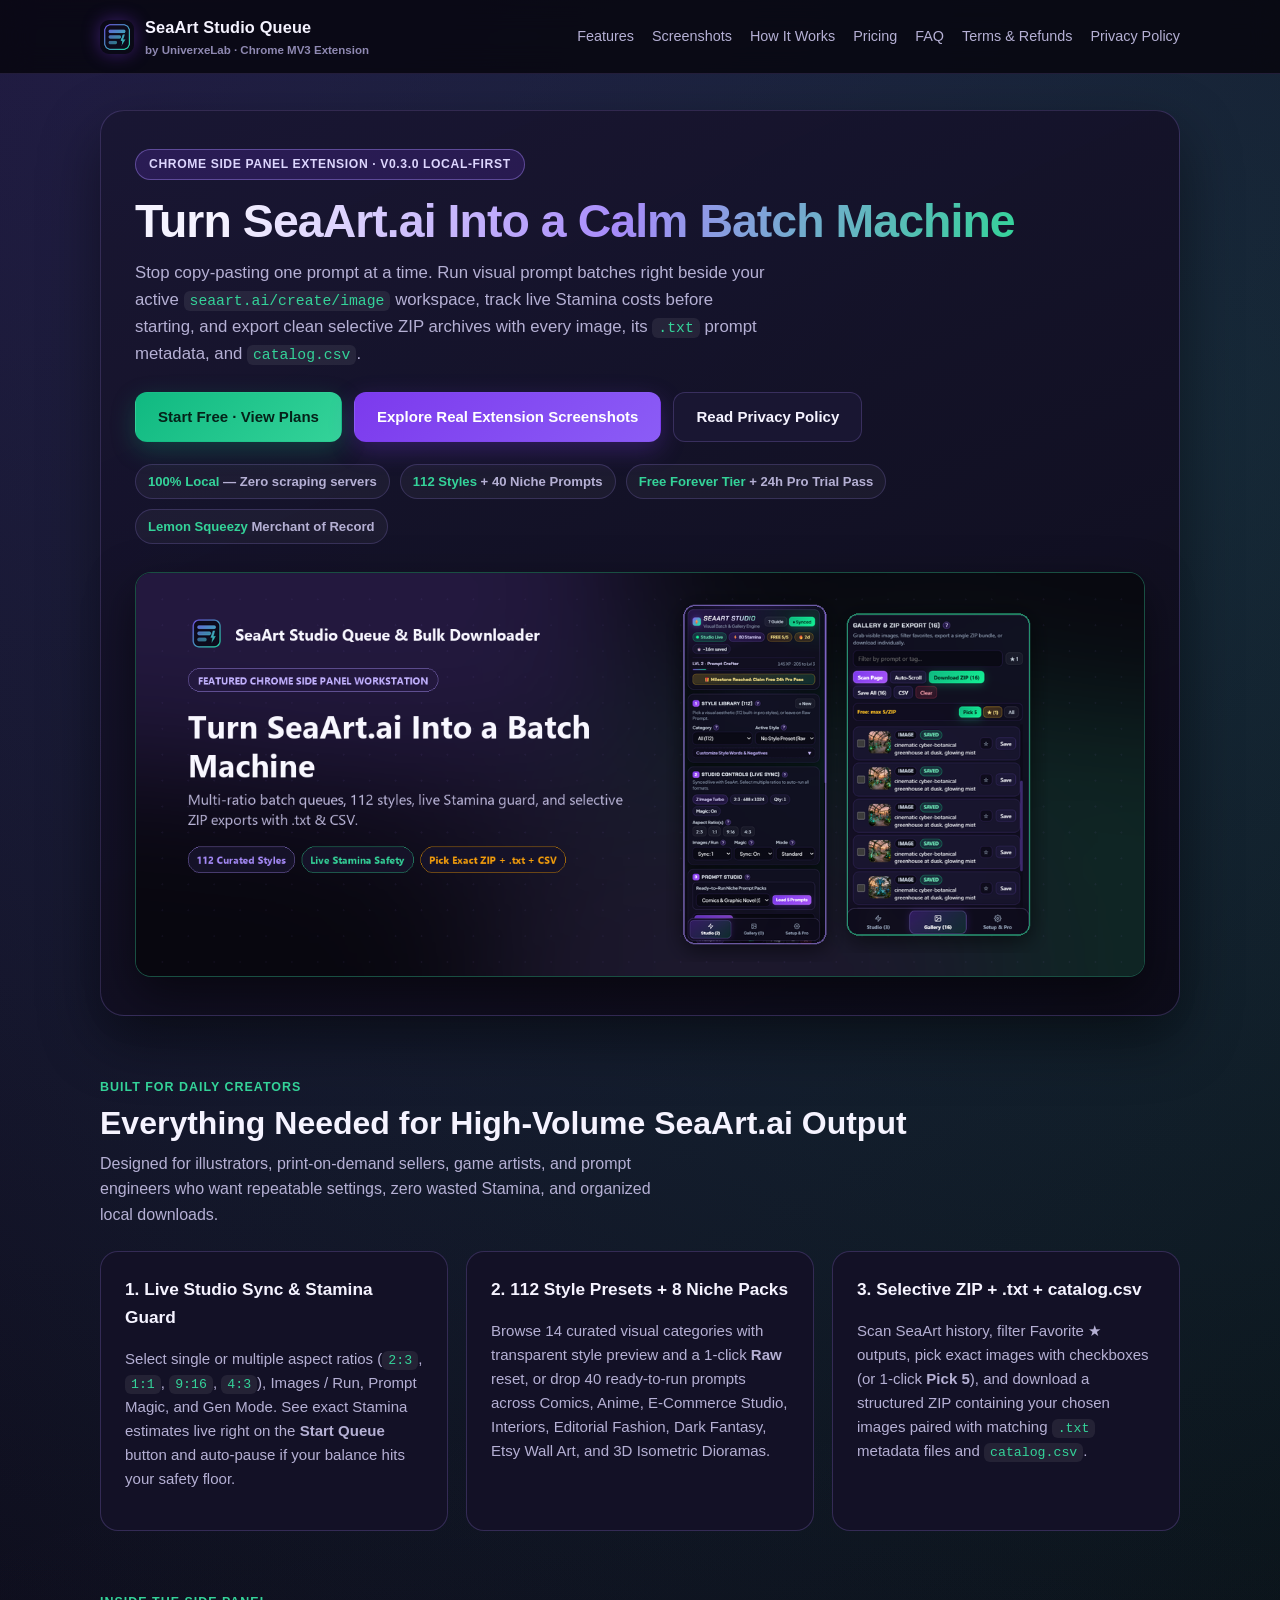
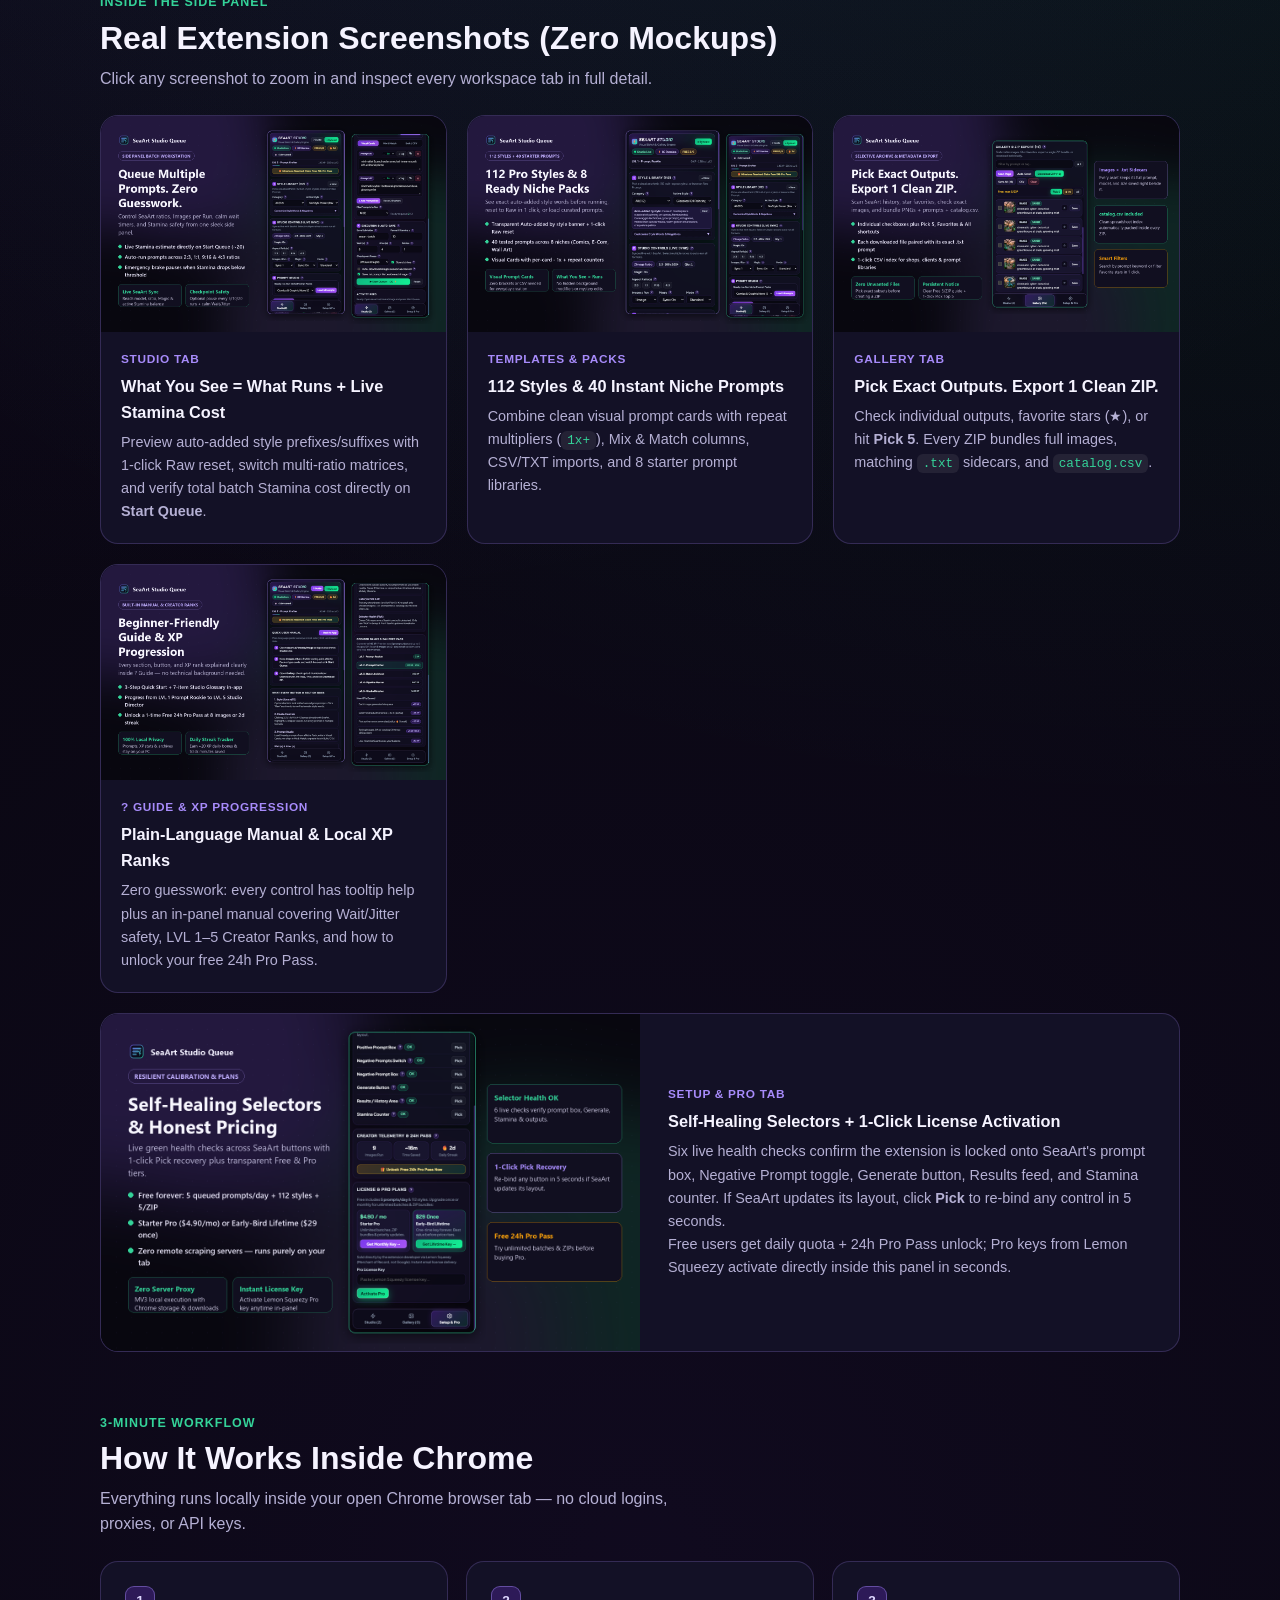
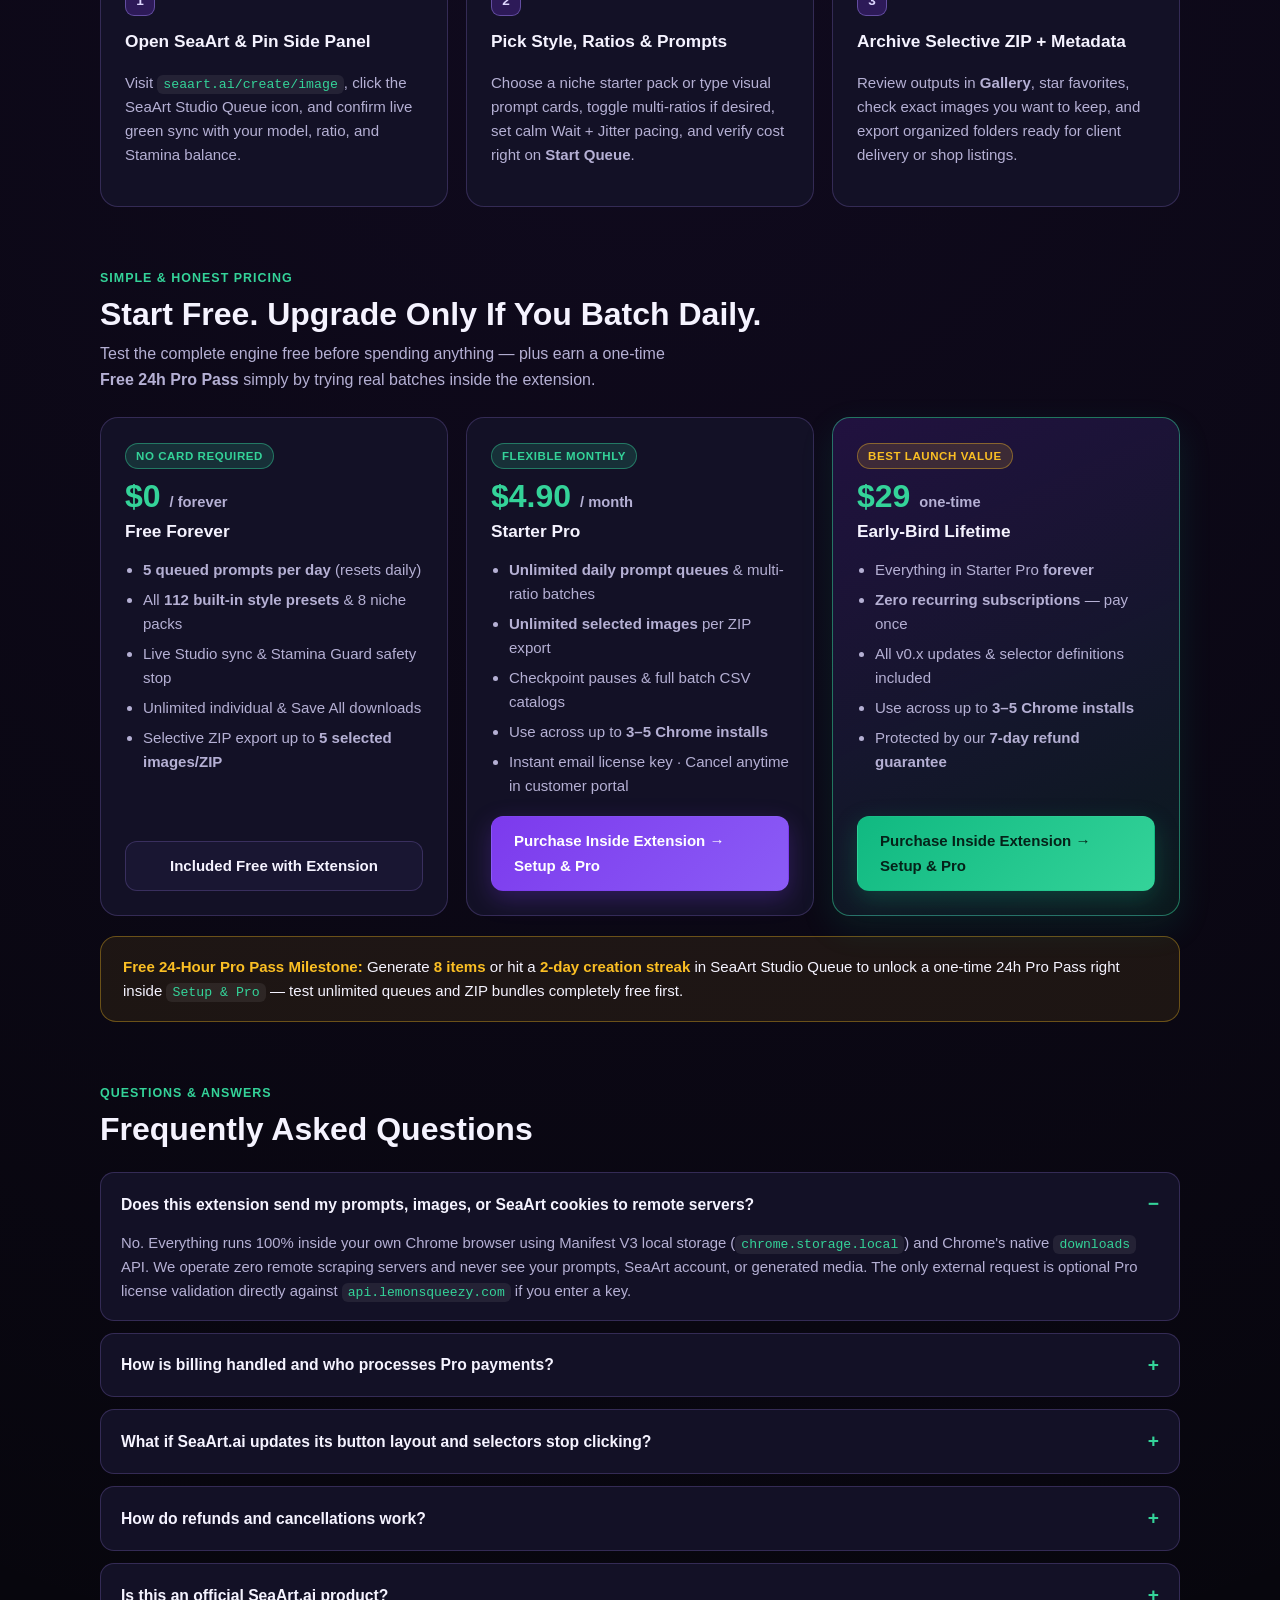
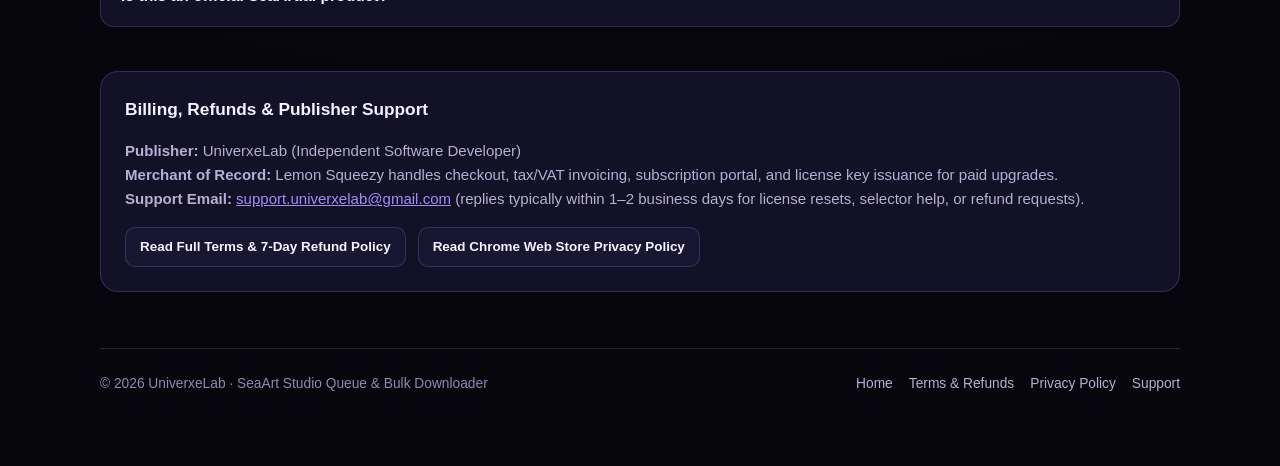
==== index.html @ c6d260ee "Publish SeaArt Studio Queue static site, Privacy Policy, and Terms" ====
<!DOCTYPE html>
<html lang="en">
  <head>
    <meta charset="UTF-8" />
    <meta name="viewport" content="width=device-width, initial-scale=1.0" />
    <title>SeaArt Studio Queue &amp; Bulk Downloader — Chrome Extension by UniverxeLab</title>
    <meta
      name="description"
      content="Local-first Chrome Manifest V3 Side Panel workstation for SeaArt.ai: multi-ratio batch prompt queue, 112 style presets, live Stamina guard, and selective ZIP downloads with .txt sidecars and catalog.csv."
    />
    <meta property="og:title" content="SeaArt Studio Queue & Bulk Downloader" />
    <meta
      property="og:description"
      content="Turn SeaArt.ai Studio into a calm batch machine: 112 styles, multi-ratio live sync, Stamina Guard, and selective ZIP + .txt + catalog.csv exports."
    />
    <meta property="og:type" content="website" />
    <meta property="og:url" content="https://univerxelab.github.io/SeaArt-Studio-Queue-Pro/" />
    <meta
      property="og:image"
      content="https://univerxelab.github.io/SeaArt-Studio-Queue-Pro/assets/marquee-promo-1400x560.png"
    />
    <meta
      http-equiv="Content-Security-Policy"
      content="default-src 'self'; img-src 'self' data:; style-src 'self'; script-src 'self'; object-src 'none'; base-uri 'self'; form-action 'none';"
    />
    <meta name="referrer" content="strict-origin-when-cross-origin" />
    <link rel="icon" type="image/png" href="./assets/icon128.png" />
    <link rel="stylesheet" href="./styles.css" />
  </head>
  <body>
    <header class="topbar">
      <div class="topbar-inner">
        <a class="brand" href="./index.html">
          <img src="./assets/icon128.png" alt="SeaArt Studio Queue icon" width="34" height="34" />
          <span>
            <span class="brand-name">SeaArt Studio Queue</span>
            <span class="brand-sub">by UniverxeLab · Chrome MV3 Extension</span>
          </span>
        </a>
        <nav class="nav-links" aria-label="Primary navigation">
          <a href="#features">Features</a>
          <a href="#showcase">Screenshots</a>
          <a href="#workflow">How It Works</a>
          <a href="#pricing">Pricing</a>
          <a href="#faq">FAQ</a>
          <a href="./terms.html">Terms &amp; Refunds</a>
          <a href="./privacy-policy.html">Privacy Policy</a>
        </nav>
      </div>
    </header>

    <main class="wrap">
      <section class="hero hero-top" id="top">
        <span class="badge">Chrome Side Panel Extension · v0.3.0 Local-First</span>
        <h1>
          <span class="grad-text">Turn SeaArt.ai Into a Calm Batch Machine</span>
        </h1>
        <p class="hero-sub">
          Stop copy-pasting one prompt at a time. Run visual prompt batches right beside your active
          <code>seaart.ai/create/image</code> workspace, track live Stamina costs before starting, and export clean
          selective ZIP archives with every image, its <code>.txt</code> prompt metadata, and <code>catalog.csv</code>.
        </p>

        <div class="cta-row">
          <a class="btn btn-mint" href="#pricing">Start Free · View Plans</a>
          <a class="btn btn-violet" href="#showcase">Explore Real Extension Screenshots</a>
          <a class="btn" href="./privacy-policy.html">Read Privacy Policy</a>
        </div>

        <div class="trust-row">
          <span class="trust-pill"><strong>100% Local</strong> — Zero scraping servers</span>
          <span class="trust-pill"><strong>112 Styles</strong> + 40 Niche Prompts</span>
          <span class="trust-pill"><strong>Free Forever Tier</strong> + 24h Pro Trial Pass</span>
          <span class="trust-pill"><strong>Lemon Squeezy</strong> Merchant of Record</span>
        </div>

        <div class="hero-frame">
          <img
            src="./assets/marquee-promo-1400x560.png"
            alt="SeaArt Studio Queue and Gallery Zip Export chrome side panel preview"
            width="1400"
            height="560"
          />
        </div>
      </section>

      <section id="features">
        <div class="section-head">
          <div class="section-kicker">Built for Daily Creators</div>
          <h2>Everything Needed for High-Volume SeaArt.ai Output</h2>
          <p>
            Designed for illustrators, print-on-demand sellers, game artists, and prompt engineers who want
            repeatable settings, zero wasted Stamina, and organized local downloads.
          </p>
        </div>

        <div class="grid-3">
          <article class="card">
            <h3>1. Live Studio Sync &amp; Stamina Guard</h3>
            <p>
              Select single or multiple aspect ratios (<code>2:3</code>, <code>1:1</code>, <code>9:16</code>,
              <code>4:3</code>), Images / Run, Prompt Magic, and Gen Mode. See exact Stamina estimates live right on
              the <strong>Start Queue</strong> button and auto-pause if your balance hits your safety floor.
            </p>
          </article>
          <article class="card">
            <h3>2. 112 Style Presets + 8 Niche Packs</h3>
            <p>
              Browse 14 curated visual categories with transparent style preview and a 1-click <strong>Raw</strong> reset,
              or drop 40 ready-to-run prompts across Comics, Anime, E-Commerce Studio, Interiors, Editorial Fashion, Dark
              Fantasy, Etsy Wall Art, and 3D Isometric Dioramas.
            </p>
          </article>
          <article class="card">
            <h3>3. Selective ZIP + .txt + catalog.csv</h3>
            <p>
              Scan SeaArt history, filter Favorite ★ outputs, pick exact images with checkboxes (or 1-click
              <strong>Pick 5</strong>), and download a structured ZIP containing your chosen images paired with matching
              <code>.txt</code> metadata files and <code>catalog.csv</code>.
            </p>
          </article>
        </div>
      </section>

      <section id="showcase">
        <div class="section-head">
          <div class="section-kicker">Inside the Side Panel</div>
          <h2>Real Extension Screenshots (Zero Mockups)</h2>
          <p>Click any screenshot to zoom in and inspect every workspace tab in full detail.</p>
        </div>

        <div class="grid-2">
          <article class="shot-card">
            <button
              type="button"
              class="shot-thumb"
              data-lightbox="./assets/01-batch-queue-and-live-cost.png"
              data-title="Live Studio Controls, Style Strip & Real-Time Stamina Cost"
            >
              <img
                src="./assets/01-batch-queue-and-live-cost.png"
                alt="Batch Queue & Live Cost screenshot"
                loading="lazy"
              />
            </button>
            <div class="shot-body">
              <div class="shot-tag">Studio Tab</div>
              <h3>What You See = What Runs + Live Stamina Cost</h3>
              <p>
                Preview auto-added style prefixes/suffixes with 1-click Raw reset, switch multi-ratio matrices, and
                verify total batch Stamina cost directly on <strong>Start Queue</strong>.
              </p>
            </div>
          </article>

          <article class="shot-card">
            <button
              type="button"
              class="shot-thumb"
              data-lightbox="./assets/02-112-styles-and-niche-packs.png"
              data-title="112 Curated Style Presets & 8 Ready-to-Run Niche Prompt Packs"
            >
              <img
                src="./assets/02-112-styles-and-niche-packs.png"
                alt="112 Styles and Niche Prompt Packs screenshot"
                loading="lazy"
              />
            </button>
            <div class="shot-body">
              <div class="shot-tag">Templates &amp; Packs</div>
              <h3>112 Styles &amp; 40 Instant Niche Prompts</h3>
              <p>
                Combine clean visual prompt cards with repeat multipliers (<code>1x+</code>), Mix &amp; Match columns,
                CSV/TXT imports, and 8 starter prompt libraries.
              </p>
            </div>
          </article>

          <article class="shot-card">
            <button
              type="button"
              class="shot-thumb"
              data-lightbox="./assets/03-selective-zip-gallery.png"
              data-title="Selective Gallery Checkboxes & Structured ZIP Export"
            >
              <img
                src="./assets/03-selective-zip-gallery.png"
                alt="Selective ZIP Gallery export screenshot"
                loading="lazy"
              />
            </button>
            <div class="shot-body">
              <div class="shot-tag">Gallery Tab</div>
              <h3>Pick Exact Outputs. Export 1 Clean ZIP.</h3>
              <p>
                Check individual outputs, favorite stars (★), or hit <strong>Pick 5</strong>. Every ZIP bundles full
                images, matching <code>.txt</code> sidecars, and <code>catalog.csv</code>.
              </p>
            </div>
          </article>

          <article class="shot-card">
            <button
              type="button"
              class="shot-thumb"
              data-lightbox="./assets/04-guide-and-creator-ranks.png"
              data-title="Built-In ? Guide Manual, Glossary & Creator XP Ranks"
            >
              <img
                src="./assets/04-guide-and-creator-ranks.png"
                alt="Built-in Guide and Creator XP Ranks screenshot"
                loading="lazy"
              />
            </button>
            <div class="shot-body">
              <div class="shot-tag">? Guide &amp; XP Progression</div>
              <h3>Plain-Language Manual &amp; Local XP Ranks</h3>
              <p>
                Zero guesswork: every control has tooltip help plus an in-panel manual covering Wait/Jitter safety, LVL
                1–5 Creator Ranks, and how to unlock your free 24h Pro Pass.
              </p>
            </div>
          </article>
        </div>

        <article class="shot-card shot-wide">
          <div class="grid-2 shot-wide-grid">
            <button
              type="button"
              class="shot-thumb"
              data-lightbox="./assets/05-selector-health-and-pro.png"
              data-title="Self-Healing Selector Pick Recovery & Transparent Licensing"
            >
              <img
                src="./assets/05-selector-health-and-pro.png"
                alt="Selector Health and Setup & Pro screenshot"
                loading="lazy"
              />
            </button>
            <div class="shot-body shot-wide-body">
              <div class="shot-tag">Setup &amp; Pro Tab</div>
              <h3>Self-Healing Selectors + 1-Click License Activation</h3>
              <p class="mb-12">
                Six live health checks confirm the extension is locked onto SeaArt's prompt box, Negative Prompt toggle,
                Generate button, Results feed, and Stamina counter. If SeaArt updates its layout, click
                <strong>Pick</strong> to re-bind any control in 5 seconds.
              </p>
              <p>
                Free users get daily quota + 24h Pro Pass unlock; Pro keys from Lemon Squeezy activate directly inside
                this panel in seconds.
              </p>
            </div>
          </div>
        </article>
      </section>

      <section id="workflow">
        <div class="section-head">
          <div class="section-kicker">3-Minute Workflow</div>
          <h2>How It Works Inside Chrome</h2>
          <p>Everything runs locally inside your open Chrome browser tab — no cloud logins, proxies, or API keys.</p>
        </div>

        <div class="grid-3">
          <article class="card">
            <div class="step-num">1</div>
            <h3>Open SeaArt &amp; Pin Side Panel</h3>
            <p>
              Visit <code>seaart.ai/create/image</code>, click the SeaArt Studio Queue icon, and confirm live green sync
              with your model, ratio, and Stamina balance.
            </p>
          </article>
          <article class="card">
            <div class="step-num">2</div>
            <h3>Pick Style, Ratios &amp; Prompts</h3>
            <p>
              Choose a niche starter pack or type visual prompt cards, toggle multi-ratios if desired, set calm Wait +
              Jitter pacing, and verify cost right on <strong>Start Queue</strong>.
            </p>
          </article>
          <article class="card">
            <div class="step-num">3</div>
            <h3>Archive Selective ZIP + Metadata</h3>
            <p>
              Review outputs in <strong>Gallery</strong>, star favorites, check exact images you want to keep, and export
              organized folders ready for client delivery or shop listings.
            </p>
          </article>
        </div>
      </section>

      <section id="pricing">
        <div class="section-head">
          <div class="section-kicker">Simple &amp; Honest Pricing</div>
          <h2>Start Free. Upgrade Only If You Batch Daily.</h2>
          <p>
            Test the complete engine free before spending anything — plus earn a one-time <strong>Free 24h Pro Pass</strong>
            simply by trying real batches inside the extension.
          </p>
        </div>

        <div class="grid-3">
          <article class="card price-card">
            <div>
              <span class="plan-badge plan-badge-mint">No Card Required</span>
              <div class="price">$0 <span>/ forever</span></div>
              <h3>Free Forever</h3>
              <ul>
                <li><strong>5 queued prompts per day</strong> (resets daily)</li>
                <li>All <strong>112 built-in style presets</strong> &amp; 8 niche packs</li>
                <li>Live Studio sync &amp; Stamina Guard safety stop</li>
                <li>Unlimited individual &amp; Save All downloads</li>
                <li>Selective ZIP export up to <strong>5 selected images/ZIP</strong></li>
              </ul>
            </div>
            <a class="btn" href="#workflow">Included Free with Extension</a>
          </article>

          <article class="card price-card">
            <div>
              <span class="plan-badge plan-badge-mint">Flexible Monthly</span>
              <div class="price">$4.90 <span>/ month</span></div>
              <h3>Starter Pro</h3>
              <ul>
                <li><strong>Unlimited daily prompt queues</strong> &amp; multi-ratio batches</li>
                <li><strong>Unlimited selected images</strong> per ZIP export</li>
                <li>Checkpoint pauses &amp; full batch CSV catalogs</li>
                <li>Use across up to <strong>3–5 Chrome installs</strong></li>
                <li>Instant email license key · Cancel anytime in customer portal</li>
              </ul>
            </div>
            <a class="btn btn-violet" href="#terms">Purchase Inside Extension → Setup &amp; Pro</a>
          </article>

          <article class="card card-featured price-card">
            <div>
              <span class="plan-badge plan-badge-gold">Best Launch Value</span>
              <div class="price">$29 <span>one-time</span></div>
              <h3>Early-Bird Lifetime</h3>
              <ul>
                <li>Everything in Starter Pro <strong>forever</strong></li>
                <li><strong>Zero recurring subscriptions</strong> — pay once</li>
                <li>All v0.x updates &amp; selector definitions included</li>
                <li>Use across up to <strong>3–5 Chrome installs</strong></li>
                <li>Protected by our <strong>7-day refund guarantee</strong></li>
              </ul>
            </div>
            <a class="btn btn-mint" href="#terms">Purchase Inside Extension → Setup &amp; Pro</a>
          </article>
        </div>

        <div class="callout-banner">
          <strong>Free 24-Hour Pro Pass Milestone:</strong> Generate <strong>8 items</strong> or hit a
          <strong>2-day creation streak</strong> in SeaArt Studio Queue to unlock a one-time 24h Pro Pass right inside
          <code>Setup &amp; Pro</code> — test unlimited queues and ZIP bundles completely free first.
        </div>
      </section>

      <section id="faq">
        <div class="section-head">
          <div class="section-kicker">Questions &amp; Answers</div>
          <h2>Frequently Asked Questions</h2>
        </div>

        <div class="faq-list">
          <details class="faq-item" open>
            <summary>Does this extension send my prompts, images, or SeaArt cookies to remote servers?</summary>
            <p>
              No. Everything runs 100% inside your own Chrome browser using Manifest V3 local storage
              (<code>chrome.storage.local</code>) and Chrome's native <code>downloads</code> API. We operate zero remote
              scraping servers and never see your prompts, SeaArt account, or generated media. The only external request
              is optional Pro license validation directly against <code>api.lemonsqueezy.com</code> if you enter a key.
            </p>
          </details>

          <details class="faq-item">
            <summary>How is billing handled and who processes Pro payments?</summary>
            <p>
              Paid licenses (<strong>$4.90/mo Starter Pro</strong> and <strong>$29 Early-Bird Lifetime</strong>) are sold
              directly by UniverxeLab through <strong>Lemon Squeezy</strong> as Merchant of Record, not by Google or Chrome
              Web Store. Lemon Squeezy handles cards/PayPal, regional VAT/sales tax compliance, receipts, and instant email
              license key delivery.
            </p>
          </details>

          <details class="faq-item">
            <summary>What if SeaArt.ai updates its button layout and selectors stop clicking?</summary>
            <p>
              Open the <strong>Setup &amp; Pro</strong> tab and check <strong>Selector Health</strong>. Any affected box turns
              amber/red and you can click <strong>Pick</strong> next to that control, then click the corresponding field on
              SeaArt.ai to save a permanent local override in 5 seconds.
            </p>
          </details>

          <details class="faq-item">
            <summary>How do refunds and cancellations work?</summary>
            <p>
              Subscriptions can be canceled anytime with 1 click via your Lemon Squeezy receipt/customer portal. Both
              Starter Pro and Lifetime keys include a <strong>7-day refund window</strong> if the extension fails to work
              as documented on a supported Chrome desktop build with <code>seaart.ai</code>. See full details on our
              <a href="./terms.html">Terms &amp; Refund Policy</a> page.
            </p>
          </details>

          <details class="faq-item">
            <summary>Is this an official SeaArt.ai product?</summary>
            <p>
              No. SeaArt Studio Queue &amp; Bulk Downloader is an independent client-side productivity utility developed by
              UniverxeLab to help creators organize prompts and archives inside their own browser session. It is not
              affiliated with or endorsed by SeaArt.ai.
            </p>
          </details>
        </div>
      </section>

      <section id="terms" class="section-compact">
        <article class="card">
          <h3>Billing, Refunds &amp; Publisher Support</h3>
          <p>
            <strong>Publisher:</strong> UniverxeLab (Independent Software Developer)<br />
            <strong>Merchant of Record:</strong> Lemon Squeezy handles checkout, tax/VAT invoicing, subscription portal,
            and license key issuance for paid upgrades.<br />
            <strong>Support Email:</strong>
            <a href="mailto:support.univerxelab@gmail.com">support.univerxelab@gmail.com</a> (replies typically within 1–2 business days for
            license resets, selector help, or refund requests).
          </p>
          <div class="cta-row cta-tight">
            <a class="btn btn-sm" href="./terms.html">Read Full Terms &amp; 7-Day Refund Policy</a>
            <a class="btn btn-sm" href="./privacy-policy.html">Read Chrome Web Store Privacy Policy</a>
          </div>
        </article>
      </section>

      <footer>
        <span>© 2026 UniverxeLab · SeaArt Studio Queue &amp; Bulk Downloader</span>
        <div class="footer-links">
          <a href="./index.html">Home</a>
          <a href="./terms.html">Terms &amp; Refunds</a>
          <a href="./privacy-policy.html">Privacy Policy</a>
          <a href="mailto:support.univerxelab@gmail.com">Support</a>
        </div>
      </footer>
    </main>

    <div class="lightbox" id="lightbox" role="dialog" aria-modal="true" aria-label="Screenshot preview">
      <div class="lightbox-inner">
        <div class="lightbox-bar">
          <span id="lightbox-title">Screenshot Preview</span>
          <button type="button" class="lightbox-close" id="lightbox-close">Close ✕</button>
        </div>
        <img id="lightbox-img" src="" alt="Expanded extension screenshot" />
      </div>
    </div>

    <script src="./app.js" defer></script>
  </body>
</html>
---- styles.css ----
:root {
  --bg: #07060d;
  --bg-elev: #0f0d1b;
  --card: #131126;
  --card-2: #191632;
  --border: rgba(167, 139, 250, 0.22);
  --border-strong: rgba(167, 139, 250, 0.45);
  --mint-border: rgba(52, 211, 153, 0.5);
  --text: #f5f3ff;
  --muted: #b5b0d4;
  --subtle: #8f89b2;
  --accent: #a78bfa;
  --violet: #7c3aed;
  --mint: #34d399;
  --gold: #fbbf24;
  --radius: 18px;
}

* {
  box-sizing: border-box;
}

html {
  scroll-behavior: smooth;
}

body {
  margin: 0;
  background:
    radial-gradient(circle at 10% -5%, rgba(124, 58, 237, 0.24), transparent 44%),
    radial-gradient(circle at 90% 8%, rgba(20, 241, 149, 0.14), transparent 40%),
    radial-gradient(circle at 50% 60%, rgba(124, 58, 237, 0.08), transparent 55%),
    var(--bg);
  color: var(--text);
  font-family: -apple-system, BlinkMacSystemFont, "Segoe UI", Roboto, Inter, sans-serif;
  line-height: 1.6;
  -webkit-font-smoothing: antialiased;
}

img {
  max-width: 100%;
  display: block;
}

a {
  color: var(--accent);
}

code {
  background: rgba(255, 255, 255, 0.07);
  padding: 2px 6px;
  border-radius: 6px;
  font-size: 0.88em;
  color: var(--mint);
}

.topbar {
  position: sticky;
  top: 0;
  z-index: 40;
  backdrop-filter: blur(14px);
  background: rgba(7, 6, 13, 0.82);
  border-bottom: 1px solid rgba(167, 139, 250, 0.16);
}

.topbar-inner {
  max-width: 1120px;
  margin: 0 auto;
  padding: 14px 20px;
  display: flex;
  align-items: center;
  justify-content: space-between;
  gap: 16px;
  flex-wrap: wrap;
}

.brand {
  display: inline-flex;
  align-items: center;
  gap: 11px;
  text-decoration: none;
  color: var(--text);
}

.brand img {
  width: 34px;
  height: 34px;
  border-radius: 9px;
  box-shadow: 0 0 18px rgba(124, 58, 237, 0.4);
}

.brand-name {
  font-weight: 800;
  font-size: 1.02rem;
  letter-spacing: 0.01em;
}

.brand-sub {
  display: block;
  font-size: 0.72rem;
  color: var(--subtle);
  font-weight: 600;
}

.nav-links {
  display: flex;
  align-items: center;
  gap: 18px;
  flex-wrap: wrap;
  font-size: 0.9rem;
}

.nav-links a {
  color: var(--muted);
  text-decoration: none;
  font-weight: 500;
}

.nav-links a:hover,
.nav-links a[aria-current="page"] {
  color: var(--text);
}

.wrap {
  max-width: 1120px;
  margin: 0 auto;
  padding: 36px 20px 72px;
}

.wrap-narrow {
  max-width: 820px;
}

.hero {
  background: linear-gradient(155deg, rgba(25, 22, 50, 0.92), rgba(13, 11, 25, 0.96));
  border: 1px solid var(--border);
  border-radius: 24px;
  padding: 38px 34px;
  box-shadow: 0 24px 60px rgba(0, 0, 0, 0.45);
}

.badge {
  display: inline-flex;
  align-items: center;
  gap: 8px;
  padding: 5px 13px;
  border-radius: 999px;
  background: rgba(124, 58, 237, 0.18);
  border: 1px solid rgba(167, 139, 250, 0.42);
  color: #ddd6fe;
  font-size: 0.76rem;
  font-weight: 700;
  letter-spacing: 0.05em;
  text-transform: uppercase;
}

.hero h1 {
  margin: 16px 0 12px;
  font-size: clamp(1.95rem, 3.8vw, 2.9rem);
  line-height: 1.12;
  letter-spacing: -0.02em;
}

.grad-text {
  background: linear-gradient(110deg, #f5f3ff 10%, #a78bfa 55%, #34d399 100%);
  -webkit-background-clip: text;
  background-clip: text;
  color: transparent;
}

.hero-sub {
  color: var(--muted);
  font-size: 1.05rem;
  max-width: 68ch;
  margin: 0 0 24px;
}

.cta-row {
  display: flex;
  gap: 12px;
  flex-wrap: wrap;
  margin-bottom: 22px;
}

.btn {
  display: inline-flex;
  align-items: center;
  justify-content: center;
  gap: 8px;
  padding: 12px 22px;
  border-radius: 12px;
  font-weight: 700;
  font-size: 0.94rem;
  text-decoration: none;
  border: 1px solid var(--border);
  color: var(--text);
  background: var(--card-2);
  cursor: pointer;
  transition: transform 0.15s ease, border-color 0.15s ease, filter 0.15s ease;
}

.btn:hover {
  transform: translateY(-1px);
  border-color: var(--border-strong);
}

.btn-sm {
  padding: 8px 14px;
  font-size: 0.84rem;
  border-radius: 10px;
}

.btn-mint {
  background: linear-gradient(135deg, #10b981, #34d399);
  color: #052219;
  border-color: transparent;
  box-shadow: 0 8px 24px rgba(16, 185, 129, 0.25);
}

.btn-violet {
  background: linear-gradient(135deg, #7c3aed, #8b5cf6);
  color: #ffffff;
  border-color: transparent;
  box-shadow: 0 8px 24px rgba(124, 58, 237, 0.28);
}

.trust-row {
  display: flex;
  flex-wrap: wrap;
  gap: 10px;
  margin-bottom: 28px;
}

.trust-pill {
  padding: 6px 12px;
  border-radius: 999px;
  background: rgba(255, 255, 255, 0.04);
  border: 1px solid rgba(167, 139, 250, 0.2);
  color: var(--muted);
  font-size: 0.82rem;
  font-weight: 600;
}

.trust-pill strong {
  color: var(--mint);
}

.hero-frame {
  border-radius: 16px;
  overflow: hidden;
  border: 1px solid rgba(52, 211, 153, 0.35);
  box-shadow: 0 18px 46px rgba(0, 0, 0, 0.5);
  background: #0a0814;
}

.hero-frame img {
  width: 100%;
  height: auto;
}

section {
  margin-top: 62px;
}

.section-head {
  margin-bottom: 24px;
}

.section-kicker {
  font-size: 0.78rem;
  font-weight: 700;
  letter-spacing: 0.08em;
  text-transform: uppercase;
  color: var(--mint);
  margin-bottom: 6px;
}

.section-head h2 {
  margin: 0 0 8px;
  font-size: clamp(1.45rem, 2.6vw, 2rem);
  line-height: 1.2;
}

.section-head p {
  margin: 0;
  color: var(--muted);
  max-width: 66ch;
}

.grid-3 {
  display: grid;
  grid-template-columns: repeat(auto-fit, minmax(250px, 1fr));
  gap: 18px;
}

.grid-2 {
  display: grid;
  grid-template-columns: repeat(auto-fit, minmax(310px, 1fr));
  gap: 20px;
}

.card {
  background: var(--card);
  border: 1px solid var(--border);
  border-radius: var(--radius);
  padding: 24px;
}

.card h3 {
  margin: 0 0 8px;
  font-size: 1.08rem;
  color: var(--text);
}

.card p,
.card li {
  color: var(--muted);
  font-size: 0.94rem;
}

.card ul {
  padding-left: 18px;
  margin: 12px 0 0;
}

.card li + li {
  margin-top: 6px;
}

.step-num {
  display: inline-flex;
  align-items: center;
  justify-content: center;
  width: 30px;
  height: 30px;
  border-radius: 9px;
  background: rgba(124, 58, 237, 0.25);
  border: 1px solid rgba(167, 139, 250, 0.45);
  color: #ddd6fe;
  font-weight: 800;
  font-size: 0.85rem;
  margin-bottom: 12px;
}

.shot-card {
  background: var(--card);
  border: 1px solid var(--border);
  border-radius: var(--radius);
  overflow: hidden;
  display: flex;
  flex-direction: column;
  transition: border-color 0.16s ease, transform 0.16s ease;
}

.shot-card:hover {
  border-color: var(--mint-border);
  transform: translateY(-2px);
}

.shot-thumb {
  border: 0;
  padding: 0;
  background: #0a0815;
  cursor: zoom-in;
  display: block;
  width: 100%;
  aspect-ratio: 16 / 10;
  overflow: hidden;
}

.shot-thumb img {
  width: 100%;
  height: 100%;
  object-fit: cover;
}

.shot-body {
  padding: 18px 20px 20px;
}

.shot-tag {
  font-size: 0.74rem;
  font-weight: 700;
  text-transform: uppercase;
  letter-spacing: 0.06em;
  color: var(--accent);
  margin-bottom: 4px;
}

.shot-body h3 {
  margin: 0 0 6px;
  font-size: 1.02rem;
}

.shot-body p {
  margin: 0;
  color: var(--muted);
  font-size: 0.9rem;
}

.price-card {
  display: flex;
  flex-direction: column;
  justify-content: space-between;
  gap: 18px;
}

.card-featured {
  border-color: var(--mint-border);
  background: linear-gradient(155deg, rgba(124, 58, 237, 0.18), rgba(20, 241, 149, 0.08));
  box-shadow: 0 12px 34px rgba(16, 185, 129, 0.12);
}

.plan-badge {
  display: inline-block;
  padding: 3px 10px;
  border-radius: 999px;
  font-size: 0.72rem;
  font-weight: 700;
  text-transform: uppercase;
  letter-spacing: 0.05em;
  margin-bottom: 10px;
}

.plan-badge-mint {
  background: rgba(52, 211, 153, 0.16);
  border: 1px solid rgba(52, 211, 153, 0.45);
  color: var(--mint);
}

.plan-badge-gold {
  background: rgba(251, 191, 36, 0.14);
  border: 1px solid rgba(251, 191, 36, 0.4);
  color: var(--gold);
}

.price {
  font-size: 2rem;
  font-weight: 800;
  color: var(--mint);
  line-height: 1.1;
  margin-bottom: 4px;
}

.price span {
  font-size: 0.92rem;
  color: var(--muted);
  font-weight: 600;
}

.callout-banner {
  margin-top: 20px;
  padding: 18px 22px;
  border-radius: 16px;
  border: 1px solid rgba(251, 191, 36, 0.35);
  background: rgba(251, 191, 36, 0.08);
  color: var(--text);
  font-size: 0.94rem;
}

.callout-banner strong {
  color: var(--gold);
}

.faq-list {
  display: grid;
  gap: 12px;
}

.faq-item {
  background: var(--card);
  border: 1px solid var(--border);
  border-radius: 14px;
  padding: 16px 20px;
}

.faq-item summary {
  cursor: pointer;
  font-weight: 700;
  font-size: 0.98rem;
  color: var(--text);
  list-style: none;
  display: flex;
  justify-content: space-between;
  align-items: center;
  gap: 12px;
}

.faq-item summary::after {
  content: "+";
  color: var(--mint);
  font-size: 1.2rem;
  font-weight: 700;
}

.faq-item[open] summary::after {
  content: "−";
}

.faq-item p {
  margin: 12px 0 0;
  color: var(--muted);
  font-size: 0.93rem;
}

.legal-doc {
  background: var(--card);
  border: 1px solid var(--border);
  border-radius: 20px;
  padding: 34px 30px;
}

.legal-doc h1 {
  margin: 0 0 10px;
  font-size: clamp(1.6rem, 3vw, 2.1rem);
  line-height: 1.2;
}

.legal-doc h2 {
  margin: 2rem 0 0.65rem;
  font-size: 1.15rem;
  color: var(--accent);
}

.legal-doc p,
.legal-doc li {
  color: var(--muted);
  font-size: 0.96rem;
}

.legal-doc strong {
  color: var(--text);
}

.legal-doc ul {
  padding-left: 20px;
}

.legal-doc li + li {
  margin-top: 8px;
}

.meta-bar {
  font-size: 0.88rem;
  color: var(--muted);
  border-bottom: 1px solid var(--border);
  padding-bottom: 14px;
  margin-bottom: 22px;
}

footer {
  margin-top: 56px;
  border-top: 1px solid var(--border);
  padding-top: 24px;
  display: flex;
  justify-content: space-between;
  align-items: center;
  flex-wrap: wrap;
  gap: 14px;
  color: var(--subtle);
  font-size: 0.86rem;
}

.footer-links {
  display: flex;
  flex-wrap: wrap;
  gap: 16px;
}

.footer-links a {
  color: var(--muted);
  text-decoration: none;
}

.footer-links a:hover {
  color: var(--text);
}

.lightbox {
  position: fixed;
  inset: 0;
  z-index: 90;
  background: rgba(5, 4, 10, 0.9);
  display: none;
  align-items: center;
  justify-content: center;
  padding: 24px;
}

.lightbox.open {
  display: flex;
}

.lightbox-inner {
  max-width: 1080px;
  width: 100%;
  background: var(--card);
  border: 1px solid var(--border-strong);
  border-radius: 16px;
  overflow: hidden;
}

.lightbox-bar {
  display: flex;
  justify-content: space-between;
  align-items: center;
  padding: 10px 16px;
  border-bottom: 1px solid var(--border);
  font-size: 0.9rem;
  font-weight: 600;
}

.lightbox-close {
  background: transparent;
  border: 1px solid var(--border);
  color: var(--text);
  border-radius: 8px;
  padding: 4px 10px;
  cursor: pointer;
  font-weight: 700;
}

.hero-top {
  margin-top: 0;
}

.shot-wide {
  margin-top: 20px;
}

.shot-wide-grid {
  gap: 0;
  align-items: center;
}

.shot-wide-body {
  padding: 26px 28px;
}

.mb-12 {
  margin-bottom: 12px;
}

.section-compact {
  margin-top: 44px;
}

.cta-tight {
  margin: 16px 0 0;
}

@media (max-width: 640px) {
  .hero {
    padding: 26px 20px;
  }
  .legal-doc {
    padding: 24px 18px;
  }
  .nav-links {
    gap: 12px;
    font-size: 0.84rem;
  }
}
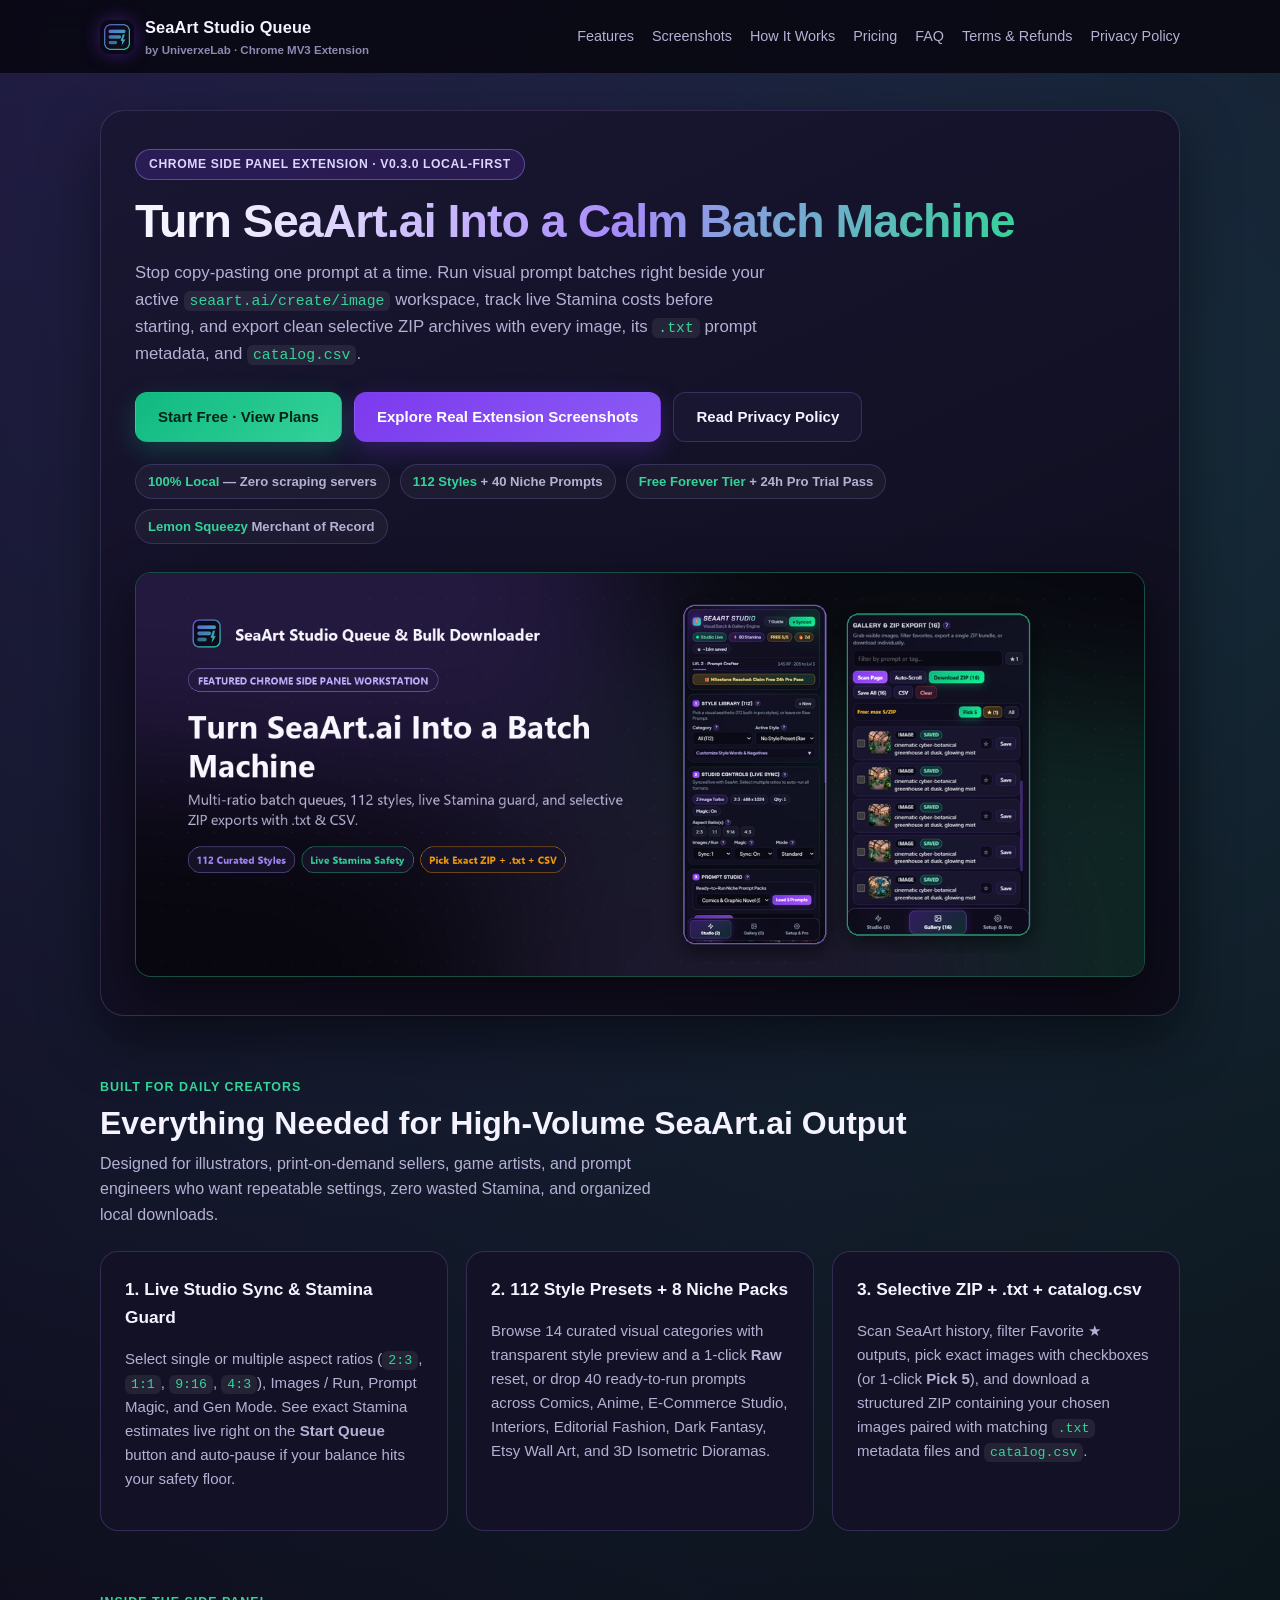
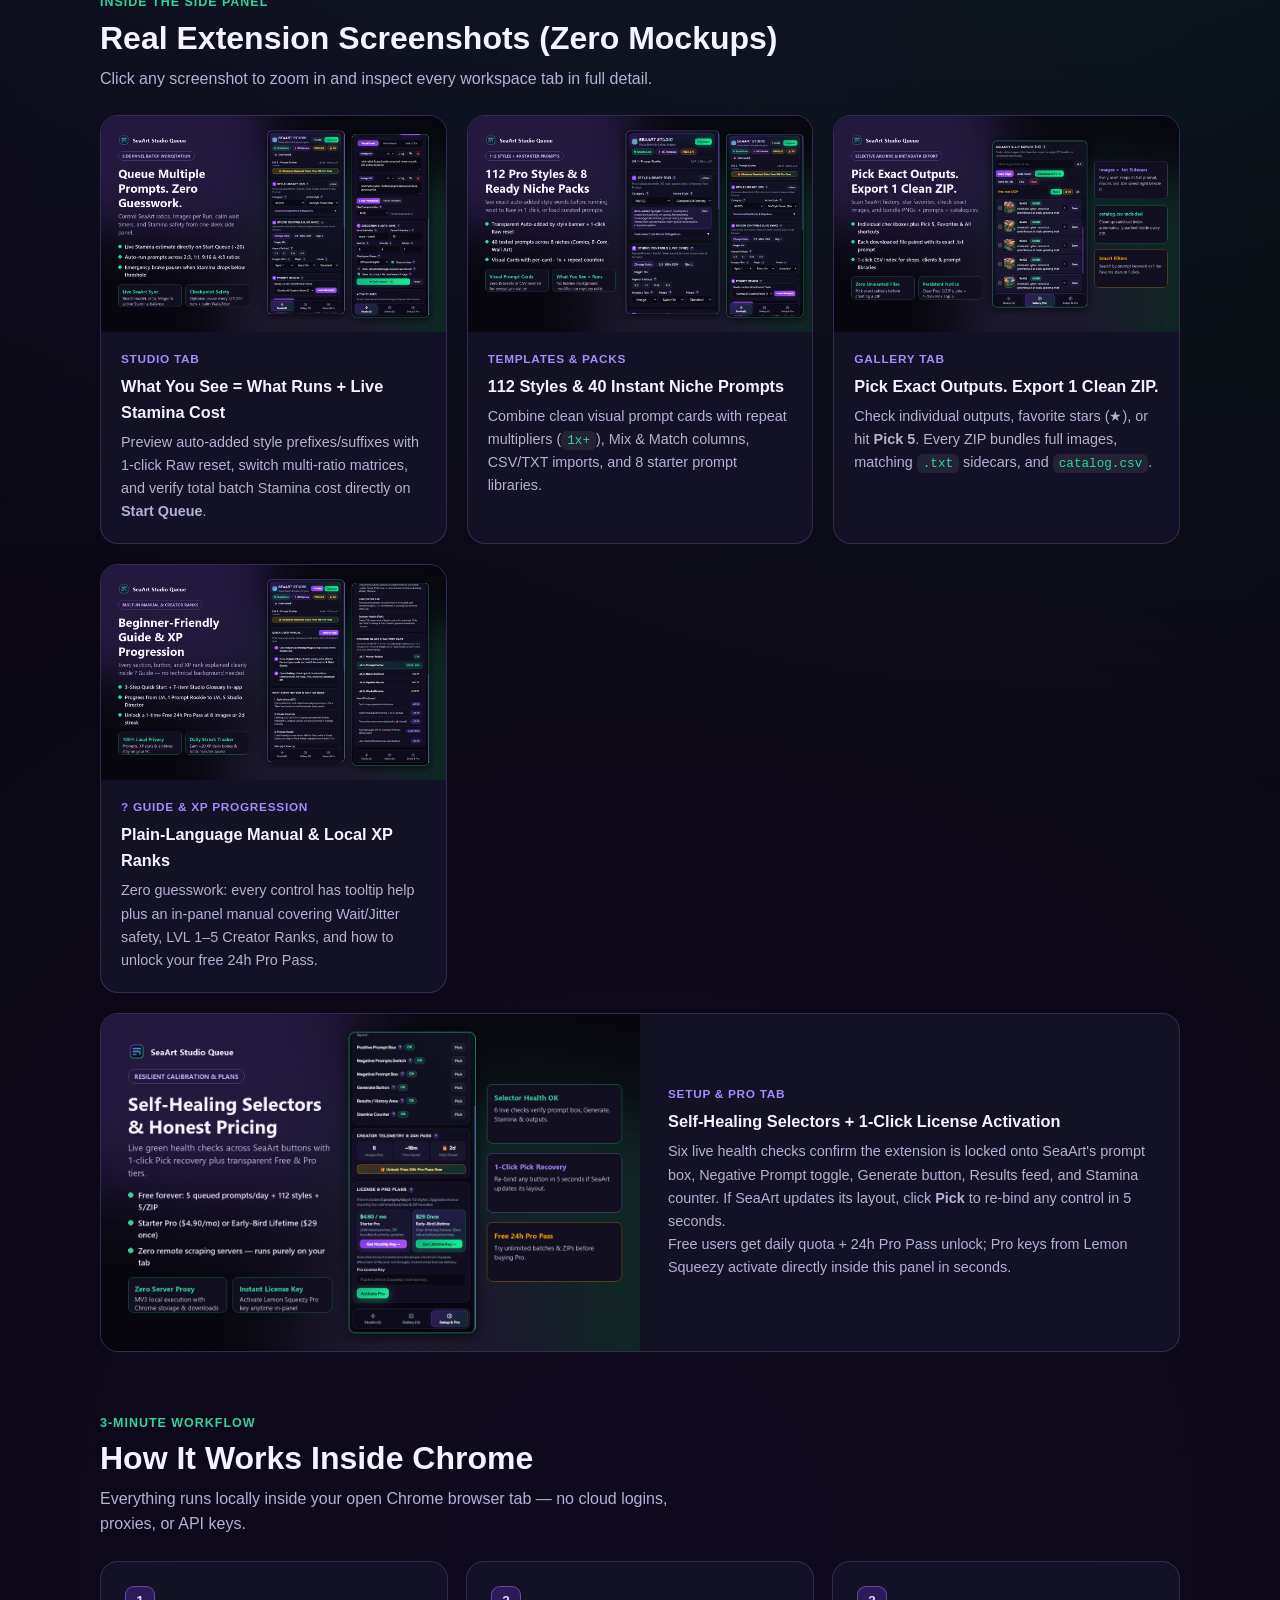
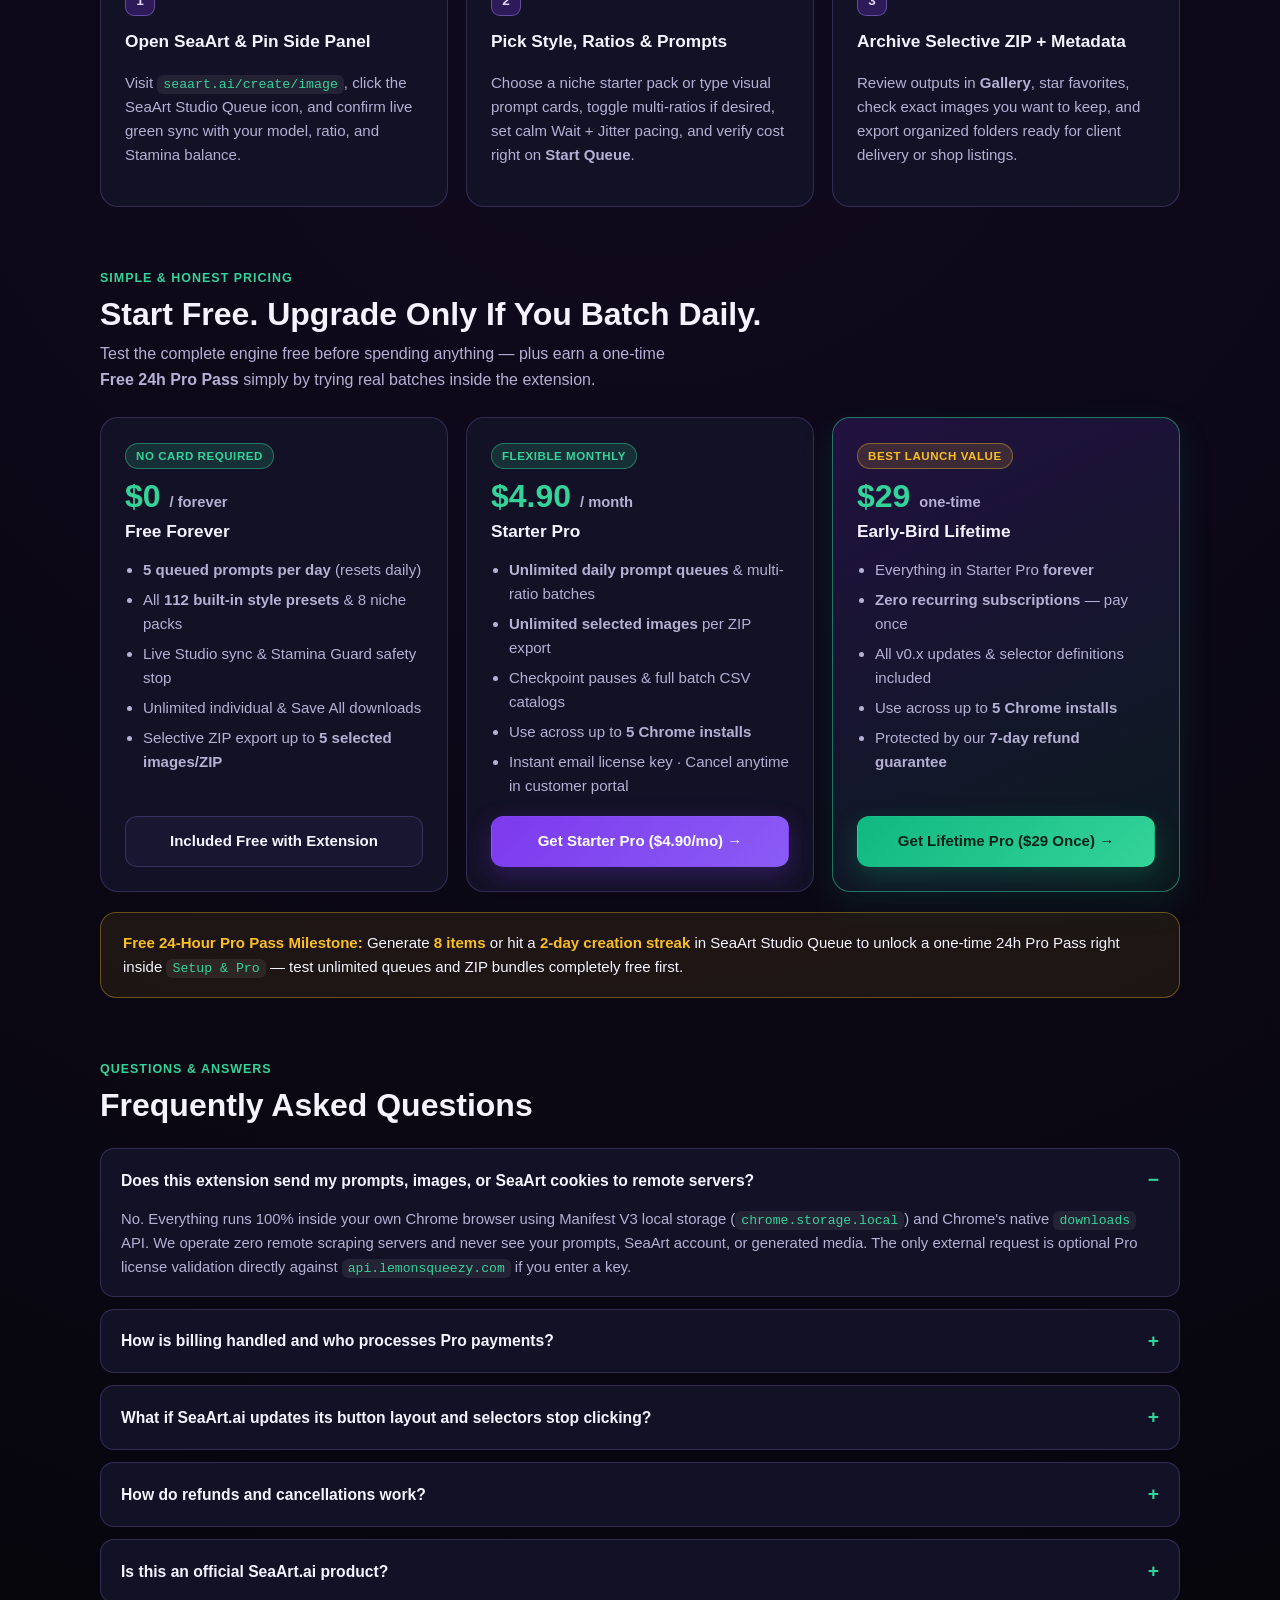
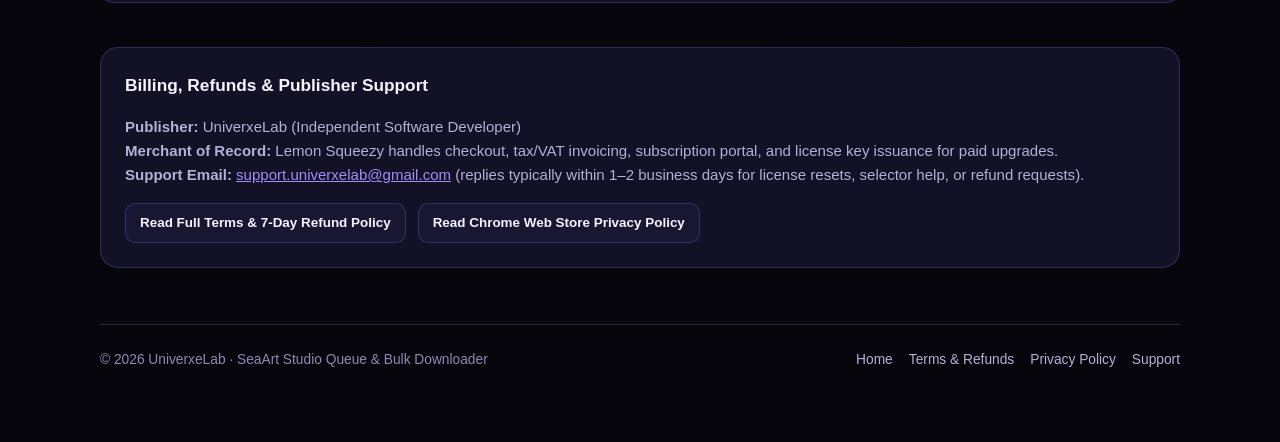
==== commit 0d9aafa1: "Link live Lemon Squeezy checkout URLs in pricing cards" ====
--- a/index.html
+++ b/index.html
@@ -325,11 +325,17 @@
                 <li><strong>Unlimited daily prompt queues</strong> &amp; multi-ratio batches</li>
                 <li><strong>Unlimited selected images</strong> per ZIP export</li>
                 <li>Checkpoint pauses &amp; full batch CSV catalogs</li>
-                <li>Use across up to <strong>3–5 Chrome installs</strong></li>
+                <li>Use across up to <strong>5 Chrome installs</strong></li>
                 <li>Instant email license key · Cancel anytime in customer portal</li>
               </ul>
             </div>
-            <a class="btn btn-violet" href="#terms">Purchase Inside Extension → Setup &amp; Pro</a>
+            <a
+              class="btn btn-violet"
+              href="https://univerxelab.lemonsqueezy.com/checkout/buy/b7c5069b-2786-4431-a319-589212ef591a"
+              target="_blank"
+              rel="noopener noreferrer"
+              >Get Starter Pro ($4.90/mo) →</a
+            >
           </article>
 
           <article class="card card-featured price-card">
@@ -341,11 +347,17 @@
                 <li>Everything in Starter Pro <strong>forever</strong></li>
                 <li><strong>Zero recurring subscriptions</strong> — pay once</li>
                 <li>All v0.x updates &amp; selector definitions included</li>
-                <li>Use across up to <strong>3–5 Chrome installs</strong></li>
+                <li>Use across up to <strong>5 Chrome installs</strong></li>
                 <li>Protected by our <strong>7-day refund guarantee</strong></li>
               </ul>
             </div>
-            <a class="btn btn-mint" href="#terms">Purchase Inside Extension → Setup &amp; Pro</a>
+            <a
+              class="btn btn-mint"
+              href="https://univerxelab.lemonsqueezy.com/checkout/buy/15bbfef1-1e6f-44ff-a197-c90dce9859ff"
+              target="_blank"
+              rel="noopener noreferrer"
+              >Get Lifetime Pro ($29 Once) →</a
+            >
           </article>
         </div>
 
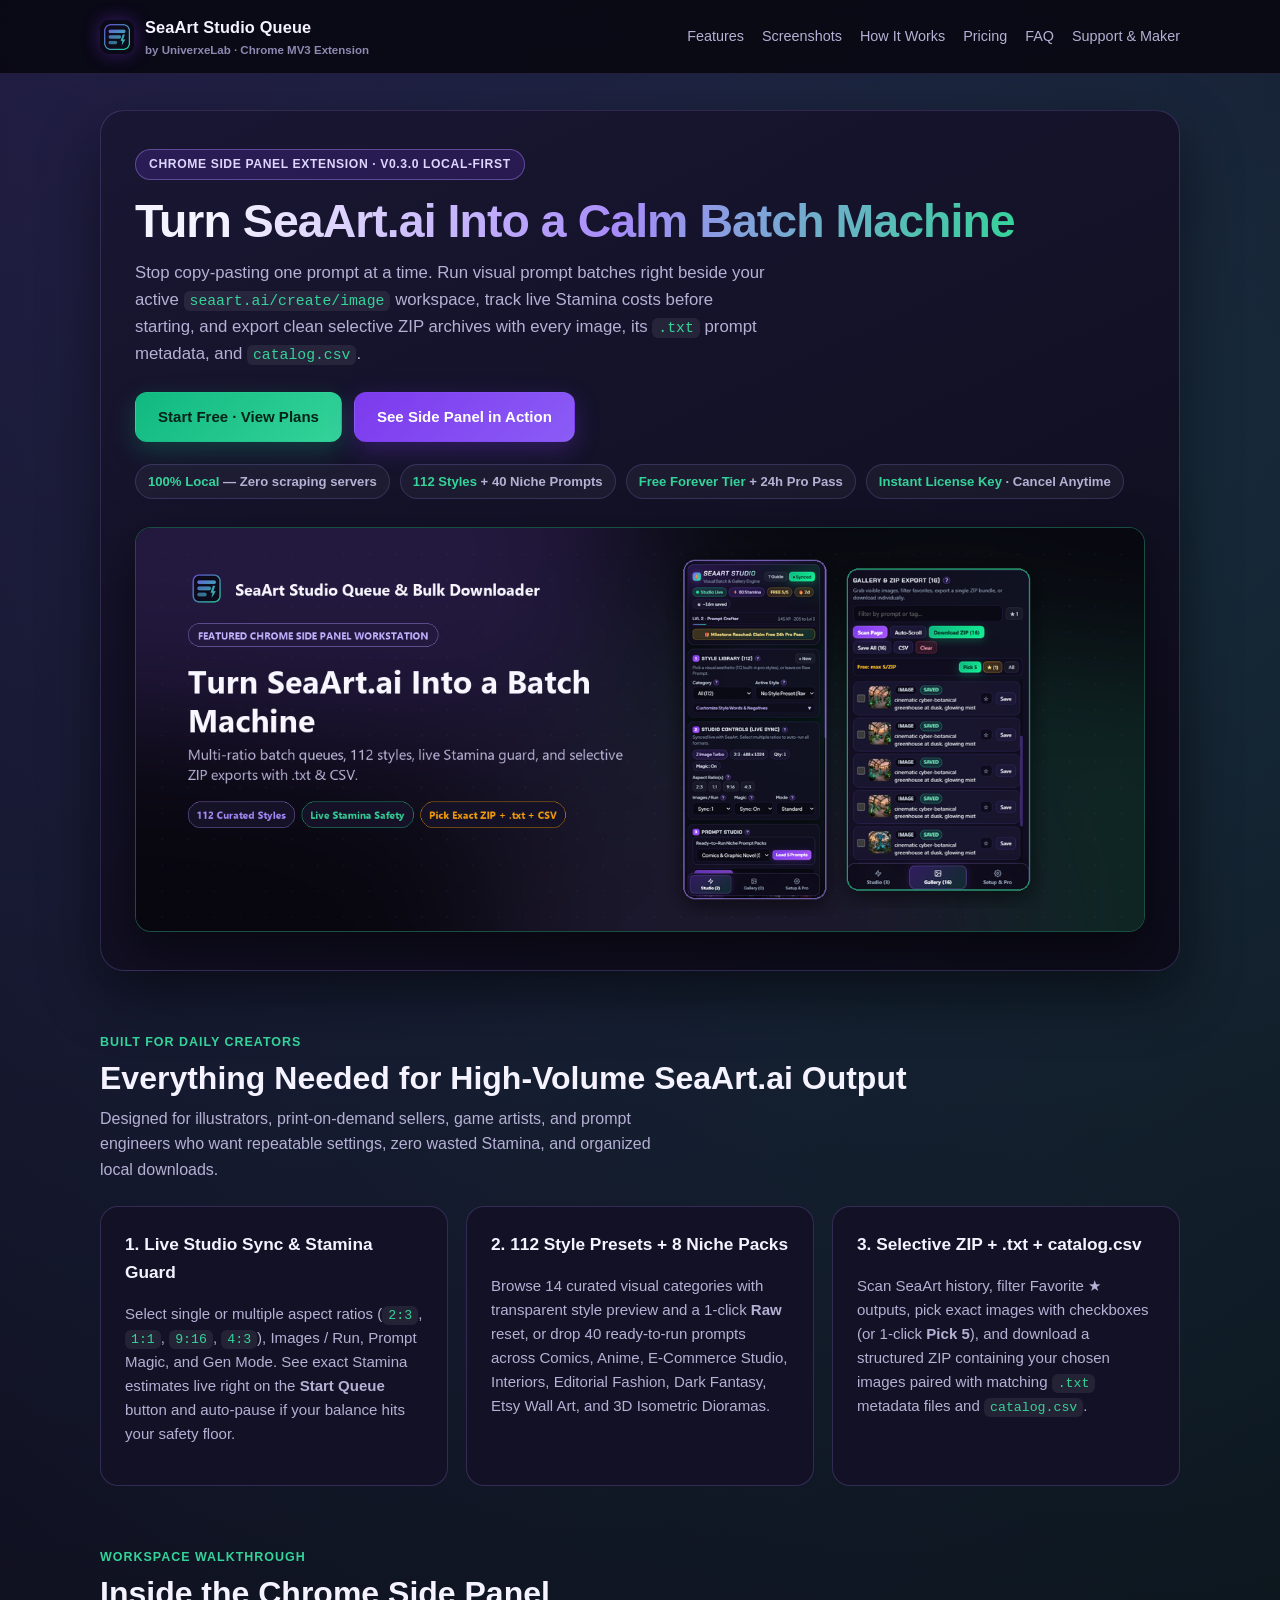
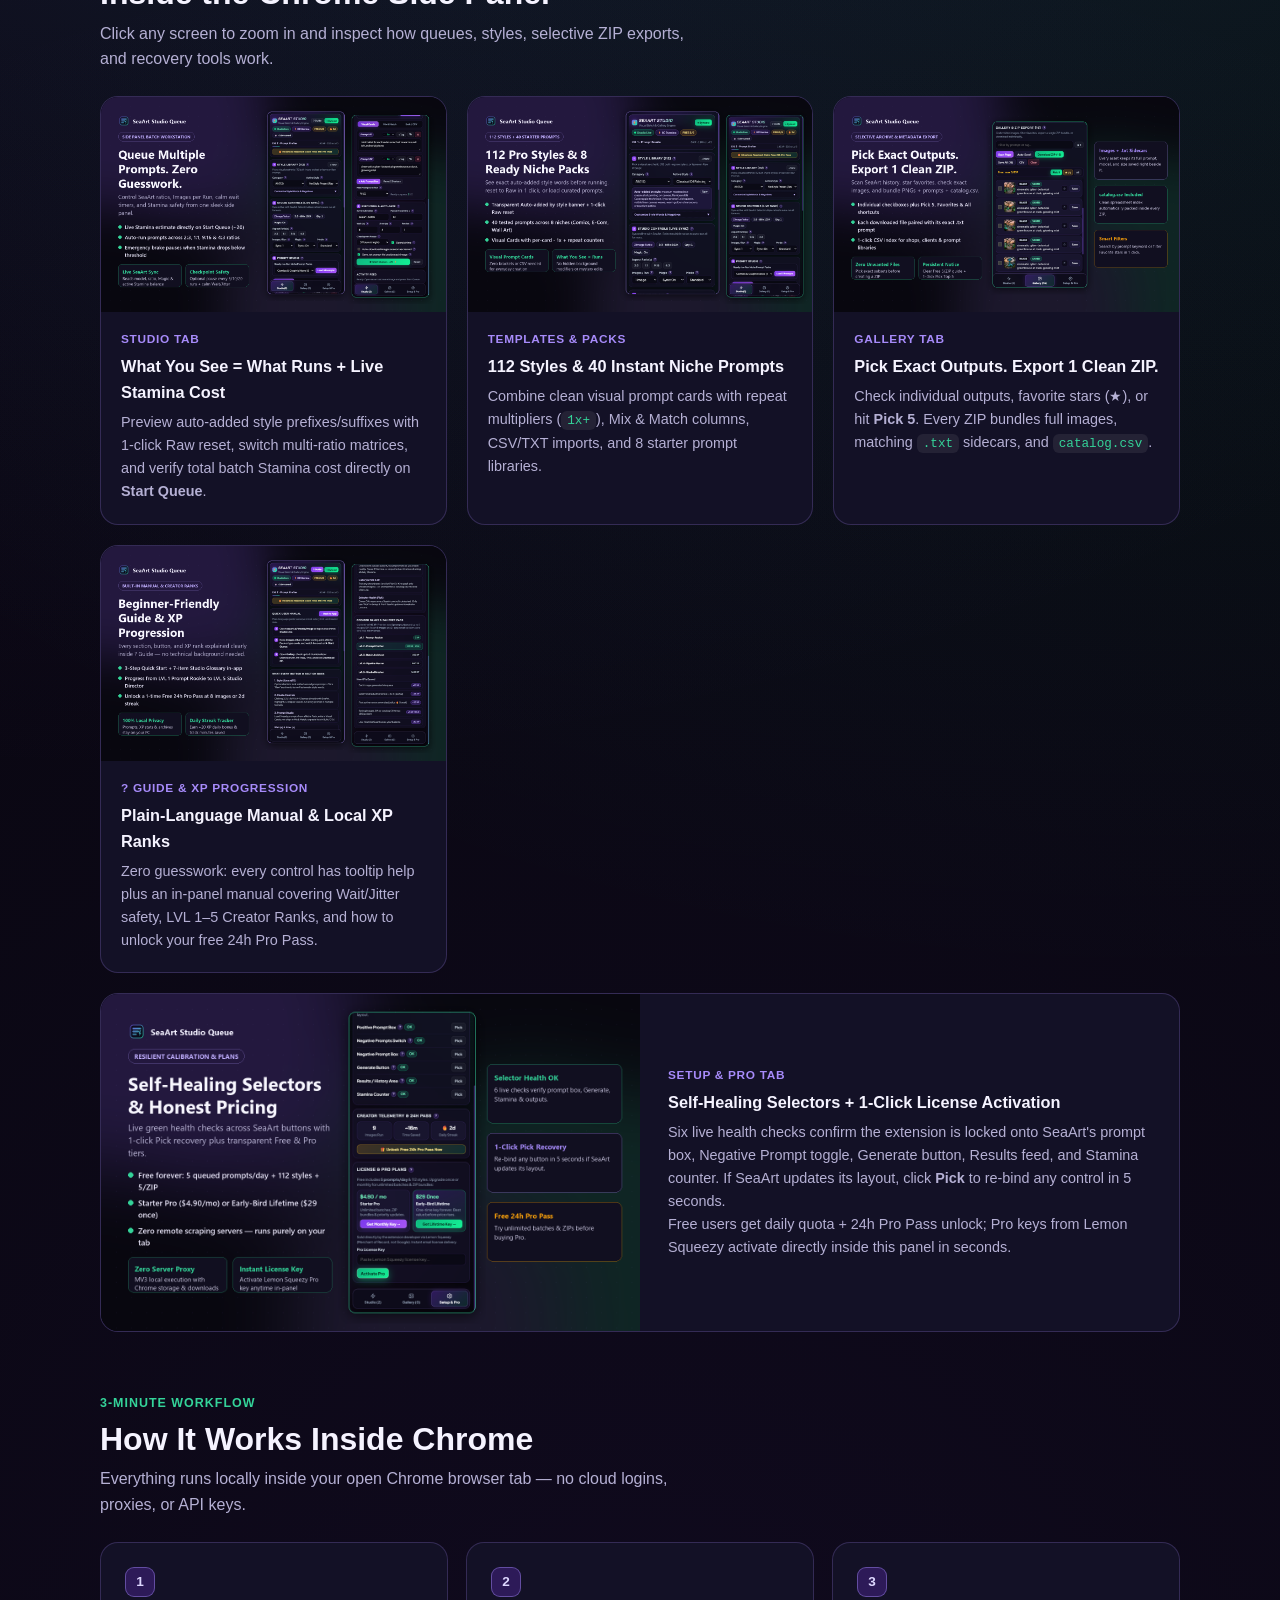
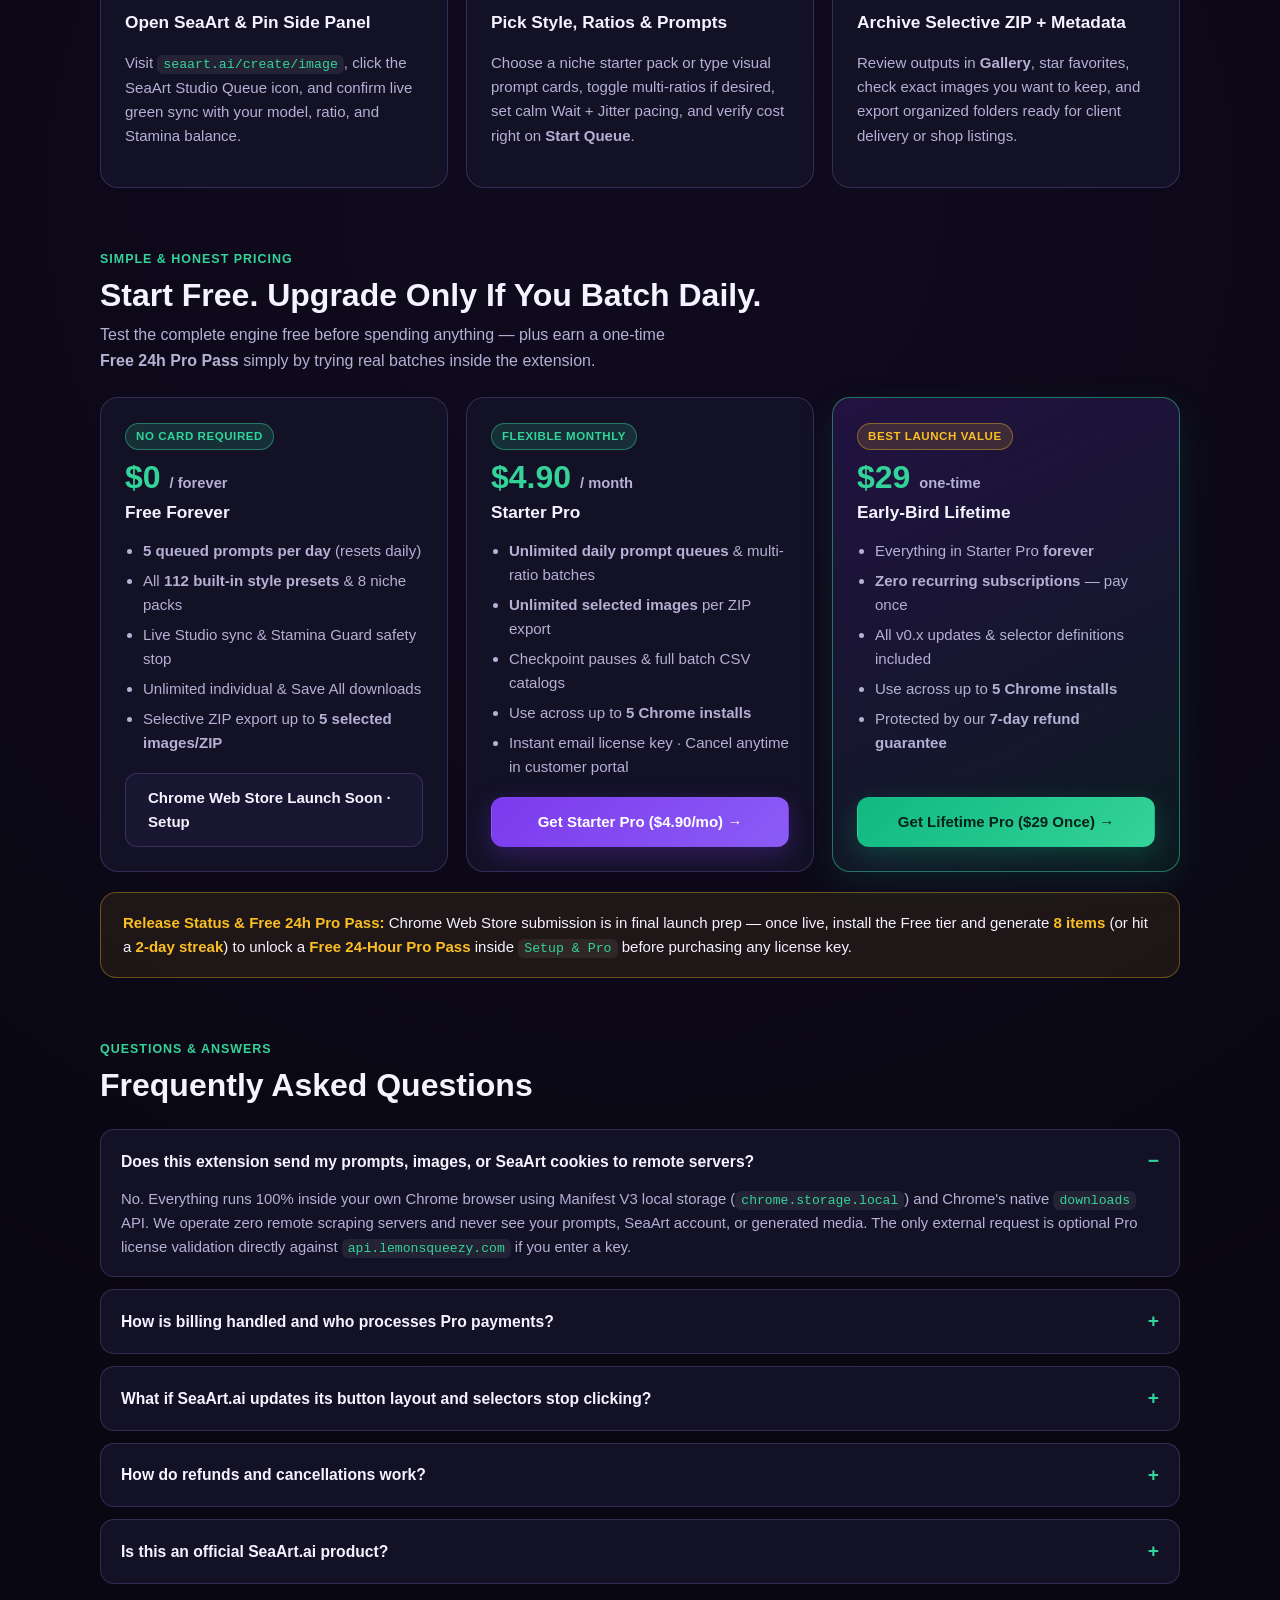
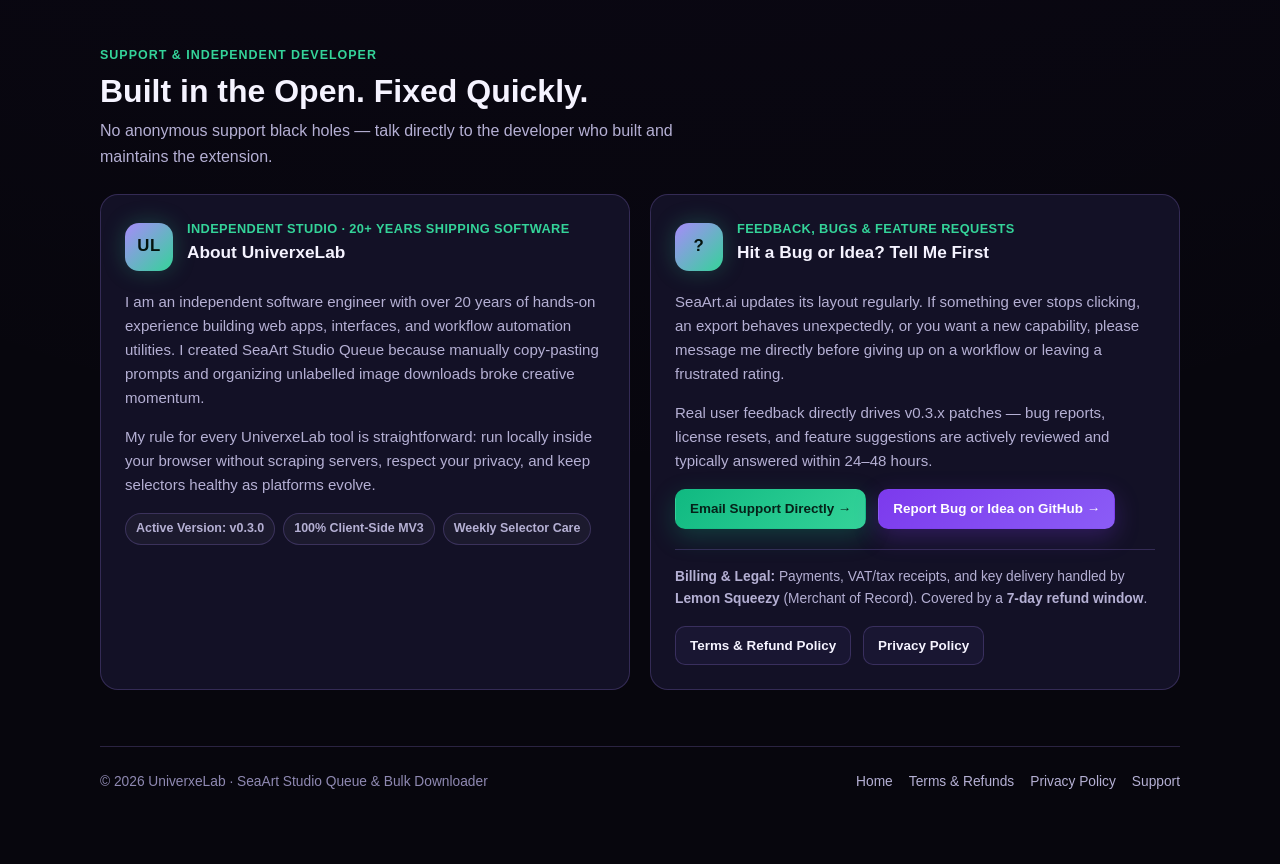
==== commit 041540a4: "Refine product copy, add developer credibility and direct bug feedback section" ====
--- a/index.html
+++ b/index.html
@@ -43,8 +43,7 @@
           <a href="#workflow">How It Works</a>
           <a href="#pricing">Pricing</a>
           <a href="#faq">FAQ</a>
-          <a href="./terms.html">Terms &amp; Refunds</a>
-          <a href="./privacy-policy.html">Privacy Policy</a>
+          <a href="#feedback">Support &amp; Maker</a>
         </nav>
       </div>
     </header>
@@ -63,15 +62,14 @@
 
         <div class="cta-row">
           <a class="btn btn-mint" href="#pricing">Start Free · View Plans</a>
-          <a class="btn btn-violet" href="#showcase">Explore Real Extension Screenshots</a>
-          <a class="btn" href="./privacy-policy.html">Read Privacy Policy</a>
+          <a class="btn btn-violet" href="#showcase">See Side Panel in Action</a>
         </div>
 
         <div class="trust-row">
           <span class="trust-pill"><strong>100% Local</strong> — Zero scraping servers</span>
           <span class="trust-pill"><strong>112 Styles</strong> + 40 Niche Prompts</span>
-          <span class="trust-pill"><strong>Free Forever Tier</strong> + 24h Pro Trial Pass</span>
-          <span class="trust-pill"><strong>Lemon Squeezy</strong> Merchant of Record</span>
+          <span class="trust-pill"><strong>Free Forever Tier</strong> + 24h Pro Pass</span>
+          <span class="trust-pill"><strong>Instant License Key</strong> · Cancel Anytime</span>
         </div>
 
         <div class="hero-frame">
@@ -124,9 +122,9 @@
 
       <section id="showcase">
         <div class="section-head">
-          <div class="section-kicker">Inside the Side Panel</div>
-          <h2>Real Extension Screenshots (Zero Mockups)</h2>
-          <p>Click any screenshot to zoom in and inspect every workspace tab in full detail.</p>
+          <div class="section-kicker">Workspace Walkthrough</div>
+          <h2>Inside the Chrome Side Panel</h2>
+          <p>Click any screen to zoom in and inspect how queues, styles, selective ZIP exports, and recovery tools work.</p>
         </div>
 
         <div class="grid-2">
@@ -313,7 +311,7 @@
                 <li>Selective ZIP export up to <strong>5 selected images/ZIP</strong></li>
               </ul>
             </div>
-            <a class="btn" href="#workflow">Included Free with Extension</a>
+            <a class="btn" href="#workflow">Chrome Web Store Launch Soon · Setup</a>
           </article>
 
           <article class="card price-card">
@@ -362,9 +360,7 @@
         </div>
 
         <div class="callout-banner">
-          <strong>Free 24-Hour Pro Pass Milestone:</strong> Generate <strong>8 items</strong> or hit a
-          <strong>2-day creation streak</strong> in SeaArt Studio Queue to unlock a one-time 24h Pro Pass right inside
-          <code>Setup &amp; Pro</code> — test unlimited queues and ZIP bundles completely free first.
+          <strong>Release Status &amp; Free 24h Pro Pass:</strong> Chrome Web Store submission is in final launch prep — once live, install the Free tier and generate <strong>8 items</strong> (or hit a <strong>2-day streak</strong>) to unlock a <strong>Free 24-Hour Pro Pass</strong> inside <code>Setup &amp; Pro</code> before purchasing any license key.
         </div>
       </section>
 
@@ -425,22 +421,81 @@
         </div>
       </section>
 
-      <section id="terms" class="section-compact">
-        <article class="card">
-          <h3>Billing, Refunds &amp; Publisher Support</h3>
+      <section id="feedback">
+        <div class="section-head">
+          <div class="section-kicker">Support &amp; Independent Developer</div>
+          <h2>Built in the Open. Fixed Quickly.</h2>
           <p>
-            <strong>Publisher:</strong> UniverxeLab (Independent Software Developer)<br />
-            <strong>Merchant of Record:</strong> Lemon Squeezy handles checkout, tax/VAT invoicing, subscription portal,
-            and license key issuance for paid upgrades.<br />
-            <strong>Support Email:</strong>
-            <a href="mailto:support.univerxelab@gmail.com">support.univerxelab@gmail.com</a> (replies typically within 1–2 business days for
-            license resets, selector help, or refund requests).
+            No anonymous support black holes — talk directly to the developer who built and maintains the extension.
           </p>
-          <div class="cta-row cta-tight">
-            <a class="btn btn-sm" href="./terms.html">Read Full Terms &amp; 7-Day Refund Policy</a>
-            <a class="btn btn-sm" href="./privacy-policy.html">Read Chrome Web Store Privacy Policy</a>
-          </div>
-        </article>
+        </div>
+
+        <div class="grid-2">
+          <article class="card" id="maker">
+            <div class="maker-head">
+              <div class="maker-avatar" aria-hidden="true">UL</div>
+              <div>
+                <div class="maker-meta">Independent Studio · 20+ Years Shipping Software</div>
+                <h3>About UniverxeLab</h3>
+              </div>
+            </div>
+            <p class="mb-12">
+              I am an independent software engineer with over 20 years of hands-on experience building web apps,
+              interfaces, and workflow automation utilities. I created SeaArt Studio Queue because manually
+              copy-pasting prompts and organizing unlabelled image downloads broke creative momentum.
+            </p>
+            <p>
+              My rule for every UniverxeLab tool is straightforward: run locally inside your browser without scraping
+              servers, respect your privacy, and keep selectors healthy as platforms evolve.
+            </p>
+            <div class="maker-pills">
+              <span class="maker-pill">Active Version: v0.3.0</span>
+              <span class="maker-pill">100% Client-Side MV3</span>
+              <span class="maker-pill">Weekly Selector Care</span>
+            </div>
+          </article>
+
+          <article class="card" id="terms">
+            <div class="maker-head">
+              <div class="maker-avatar" aria-hidden="true">?</div>
+              <div>
+                <div class="maker-meta">Feedback, Bugs &amp; Feature Requests</div>
+                <h3>Hit a Bug or Idea? Tell Me First</h3>
+              </div>
+            </div>
+            <p class="mb-12">
+              SeaArt.ai updates its layout regularly. If something ever stops clicking, an export behaves unexpectedly,
+              or you want a new capability, please message me directly before giving up on a workflow or leaving a
+              frustrated rating.
+            </p>
+            <p>
+              Real user feedback directly drives v0.3.x patches — bug reports, license resets, and feature suggestions
+              are actively reviewed and typically answered within 24–48 hours.
+            </p>
+            <div class="cta-row cta-tight">
+              <a
+                class="btn btn-mint btn-sm"
+                href="mailto:support.univerxelab@gmail.com?subject=SeaArt%20Studio%20Queue%20Feedback%20%2F%20Bug%20Report"
+                >Email Support Directly →</a
+              >
+              <a
+                class="btn btn-violet btn-sm"
+                href="https://github.com/UniverxeLab/SeaArt-Studio-Queue-Pro/issues"
+                target="_blank"
+                rel="noopener noreferrer"
+                >Report Bug or Idea on GitHub →</a
+              >
+            </div>
+            <div class="divider-top">
+              <strong>Billing &amp; Legal:</strong> Payments, VAT/tax receipts, and key delivery handled by
+              <strong>Lemon Squeezy</strong> (Merchant of Record). Covered by a <strong>7-day refund window</strong>.
+              <div class="cta-row cta-tight">
+                <a class="btn btn-sm" href="./terms.html">Terms &amp; Refund Policy</a>
+                <a class="btn btn-sm" href="./privacy-policy.html">Privacy Policy</a>
+              </div>
+            </div>
+          </article>
+        </div>
       </section>
 
       <footer>
--- a/styles.css
+++ b/styles.css
@@ -649,6 +649,62 @@
   margin: 16px 0 0;
 }
 
+.maker-head {
+  display: flex;
+  align-items: center;
+  gap: 14px;
+  margin-bottom: 14px;
+}
+
+.maker-avatar {
+  width: 48px;
+  height: 48px;
+  border-radius: 14px;
+  display: inline-flex;
+  align-items: center;
+  justify-content: center;
+  font-weight: 800;
+  font-size: 1.05rem;
+  letter-spacing: 0.04em;
+  color: #04130d;
+  background: linear-gradient(135deg, var(--accent), var(--mint));
+  flex-shrink: 0;
+  box-shadow: 0 0 22px rgba(52, 211, 153, 0.25);
+}
+
+.maker-meta {
+  font-size: 0.8rem;
+  color: var(--mint);
+  font-weight: 700;
+  letter-spacing: 0.03em;
+  text-transform: uppercase;
+}
+
+.maker-pills {
+  display: flex;
+  flex-wrap: wrap;
+  gap: 8px;
+  margin-top: 16px;
+}
+
+.maker-pill {
+  padding: 5px 10px;
+  border-radius: 999px;
+  background: rgba(255, 255, 255, 0.04);
+  border: 1px solid var(--border);
+  font-size: 0.78rem;
+  color: var(--muted);
+  font-weight: 600;
+}
+
+.divider-top {
+  margin-top: 20px;
+  padding-top: 16px;
+  border-top: 1px solid var(--border);
+  font-size: 0.86rem;
+  color: var(--muted);
+}
+
 @media (max-width: 640px) {
   .hero {
     padding: 26px 20px;
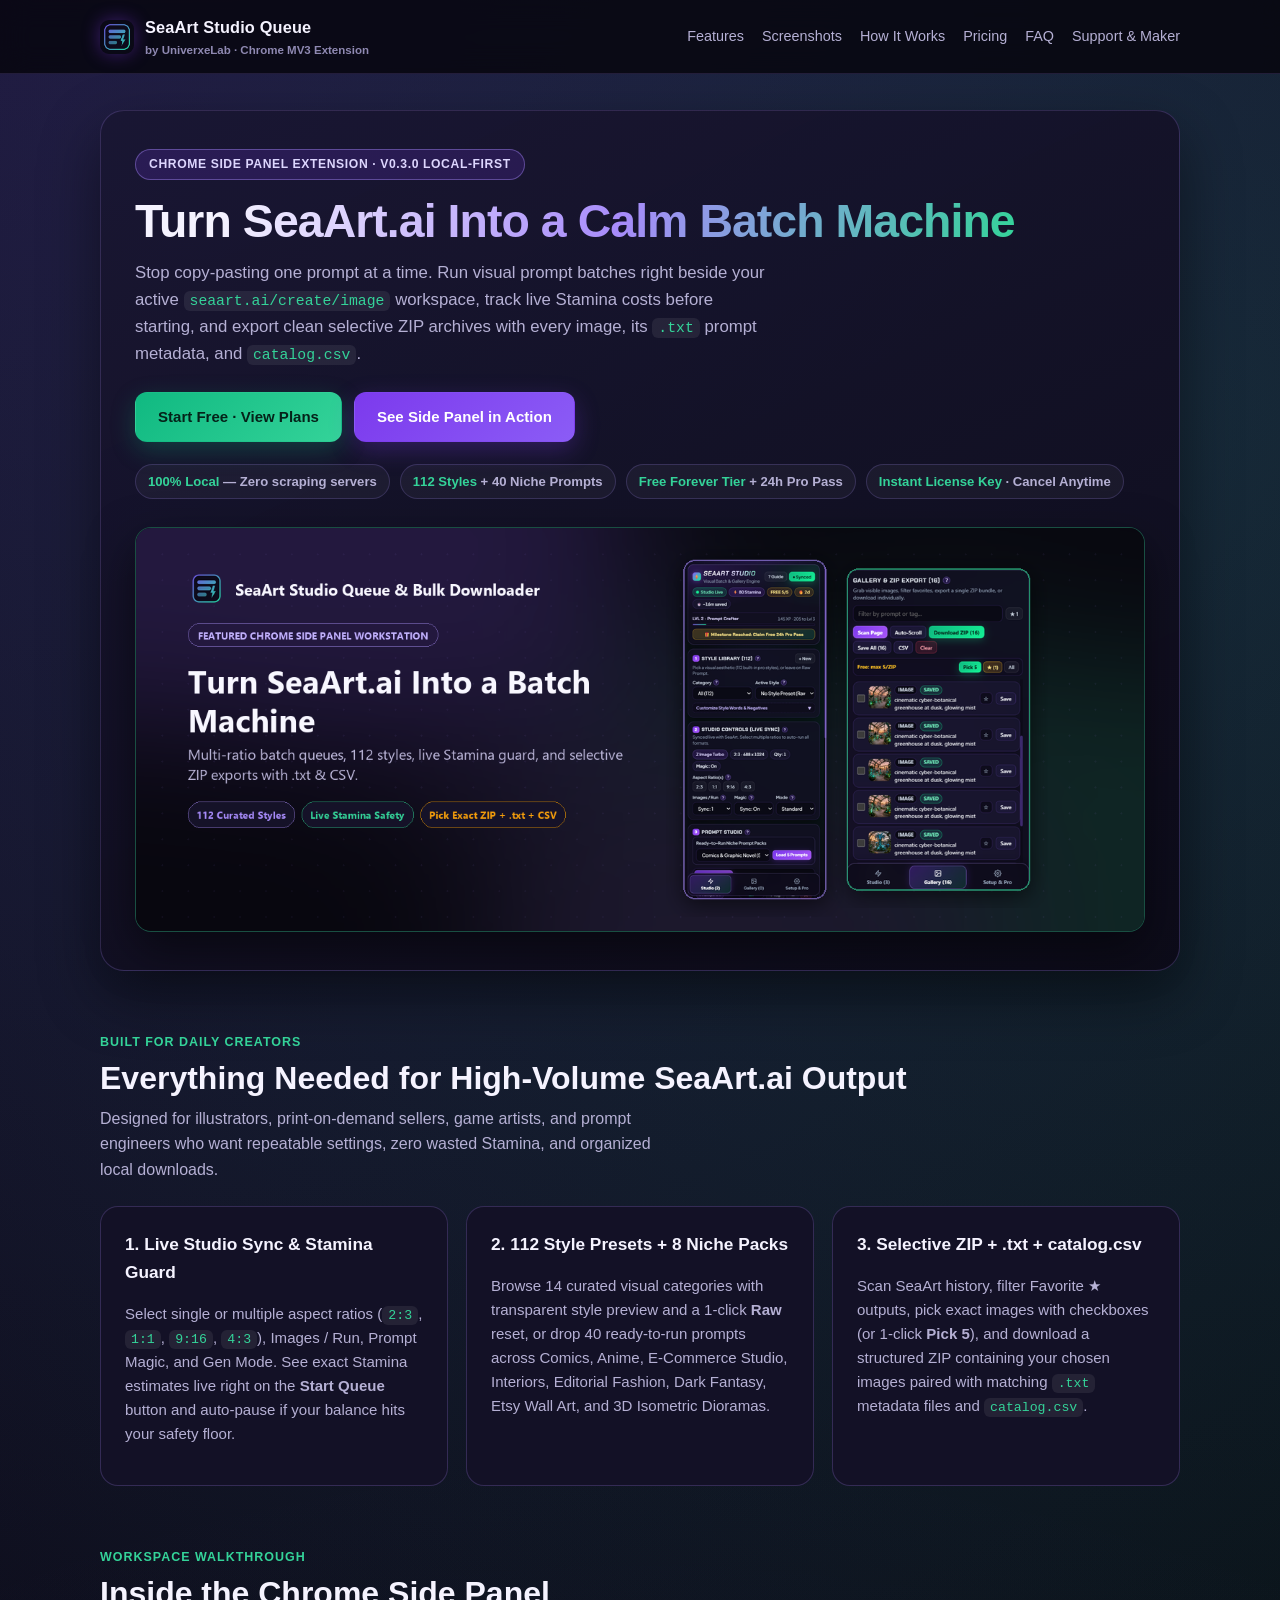
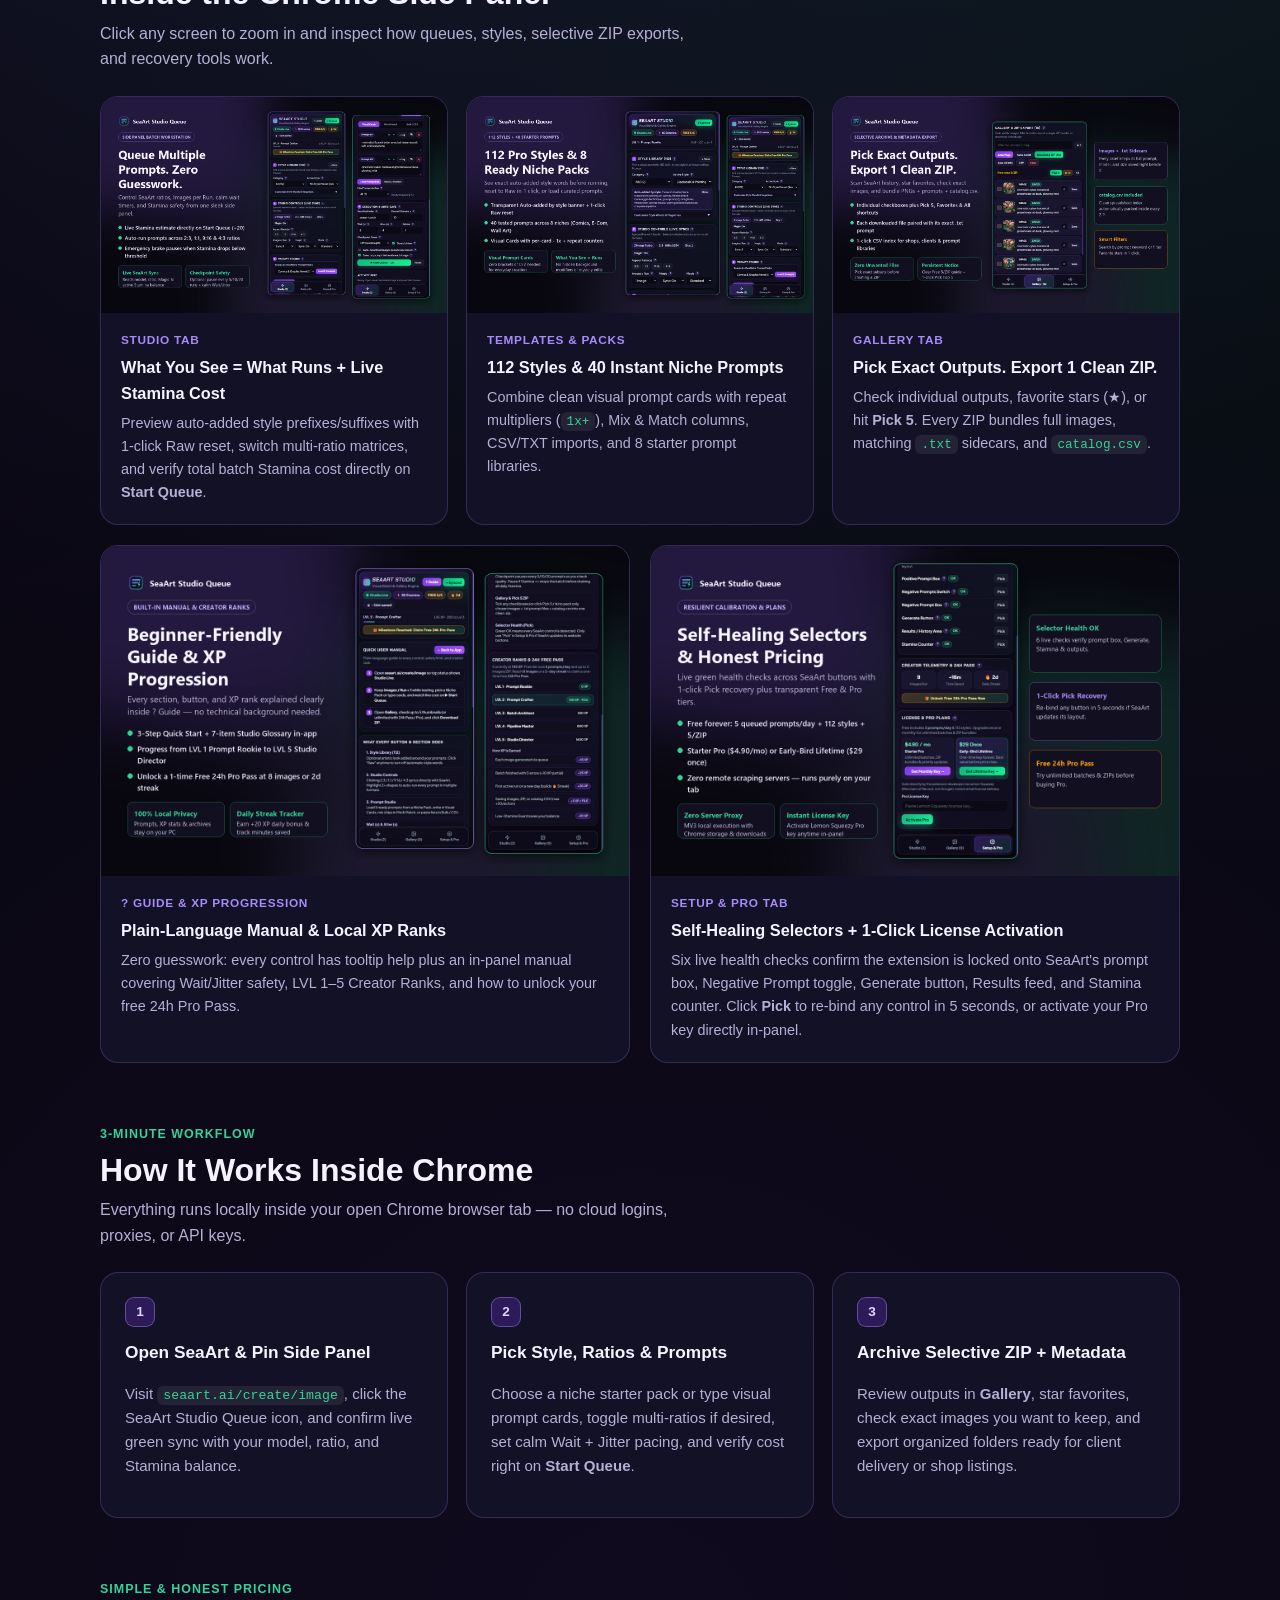
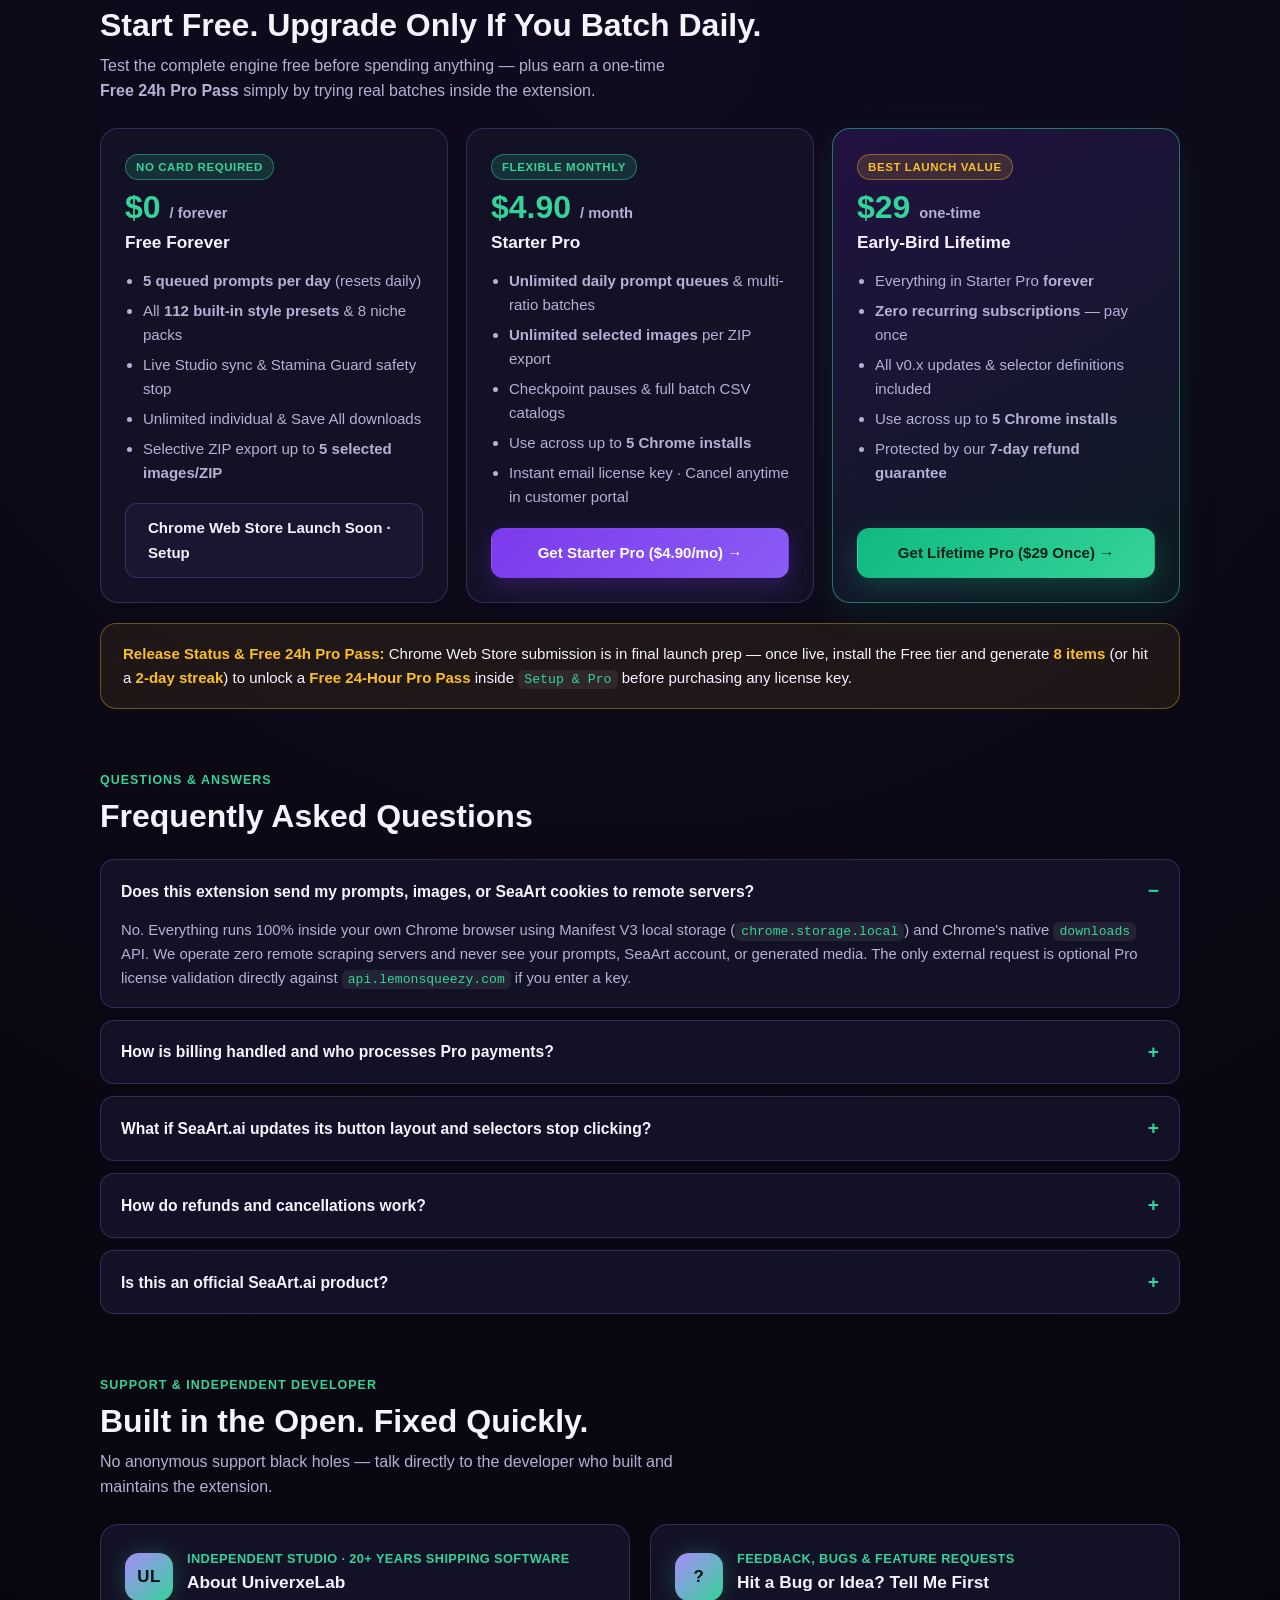
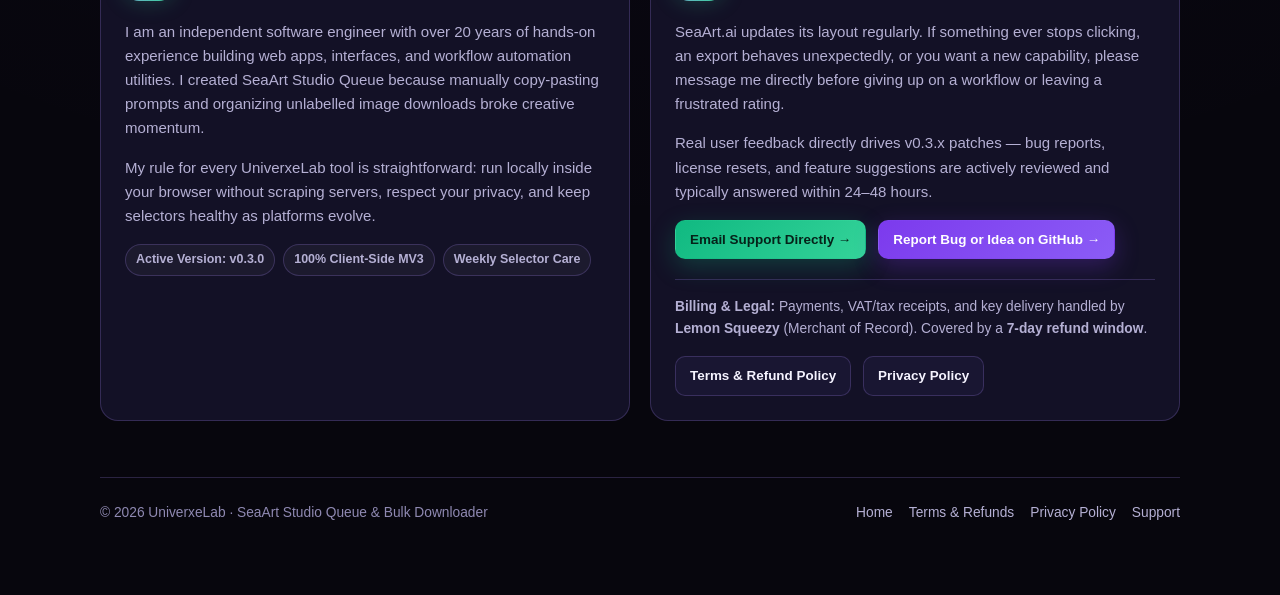
==== commit 8675b118: "Fix 2-column grid layout so Manual & XP Ranks and Selector Health sit side-by-side" ====
--- a/index.html
+++ b/index.html
@@ -127,7 +127,7 @@
           <p>Click any screen to zoom in and inspect how queues, styles, selective ZIP exports, and recovery tools work.</p>
         </div>
 
-        <div class="grid-2">
+        <div class="grid-3">
           <article class="shot-card">
             <button
               type="button"
@@ -196,7 +196,9 @@
               </p>
             </div>
           </article>
-
+        </div>
+
+        <div class="grid-2 mt-20">
           <article class="shot-card">
             <button
               type="button"
@@ -219,10 +221,8 @@
               </p>
             </div>
           </article>
-        </div>
-
-        <article class="shot-card shot-wide">
-          <div class="grid-2 shot-wide-grid">
+
+          <article class="shot-card">
             <button
               type="button"
               class="shot-thumb"
@@ -235,21 +235,17 @@
                 loading="lazy"
               />
             </button>
-            <div class="shot-body shot-wide-body">
+            <div class="shot-body">
               <div class="shot-tag">Setup &amp; Pro Tab</div>
               <h3>Self-Healing Selectors + 1-Click License Activation</h3>
-              <p class="mb-12">
+              <p>
                 Six live health checks confirm the extension is locked onto SeaArt's prompt box, Negative Prompt toggle,
-                Generate button, Results feed, and Stamina counter. If SeaArt updates its layout, click
-                <strong>Pick</strong> to re-bind any control in 5 seconds.
+                Generate button, Results feed, and Stamina counter. Click <strong>Pick</strong> to re-bind any control
+                in 5 seconds, or activate your Pro key directly in-panel.
               </p>
-              <p>
-                Free users get daily quota + 24h Pro Pass unlock; Pro keys from Lemon Squeezy activate directly inside
-                this panel in seconds.
-              </p>
-            </div>
-          </div>
-        </article>
+            </div>
+          </article>
+        </div>
       </section>
 
       <section id="workflow">
--- a/styles.css
+++ b/styles.css
@@ -295,8 +295,12 @@
 
 .grid-2 {
   display: grid;
-  grid-template-columns: repeat(auto-fit, minmax(310px, 1fr));
+  grid-template-columns: repeat(2, minmax(0, 1fr));
   gap: 20px;
+}
+
+.mt-20 {
+  margin-top: 20px;
 }
 
 .card {
@@ -703,6 +707,12 @@
   border-top: 1px solid var(--border);
   font-size: 0.86rem;
   color: var(--muted);
+}
+
+@media (max-width: 720px) {
+  .grid-2 {
+    grid-template-columns: 1fr;
+  }
 }
 
 @media (max-width: 640px) {
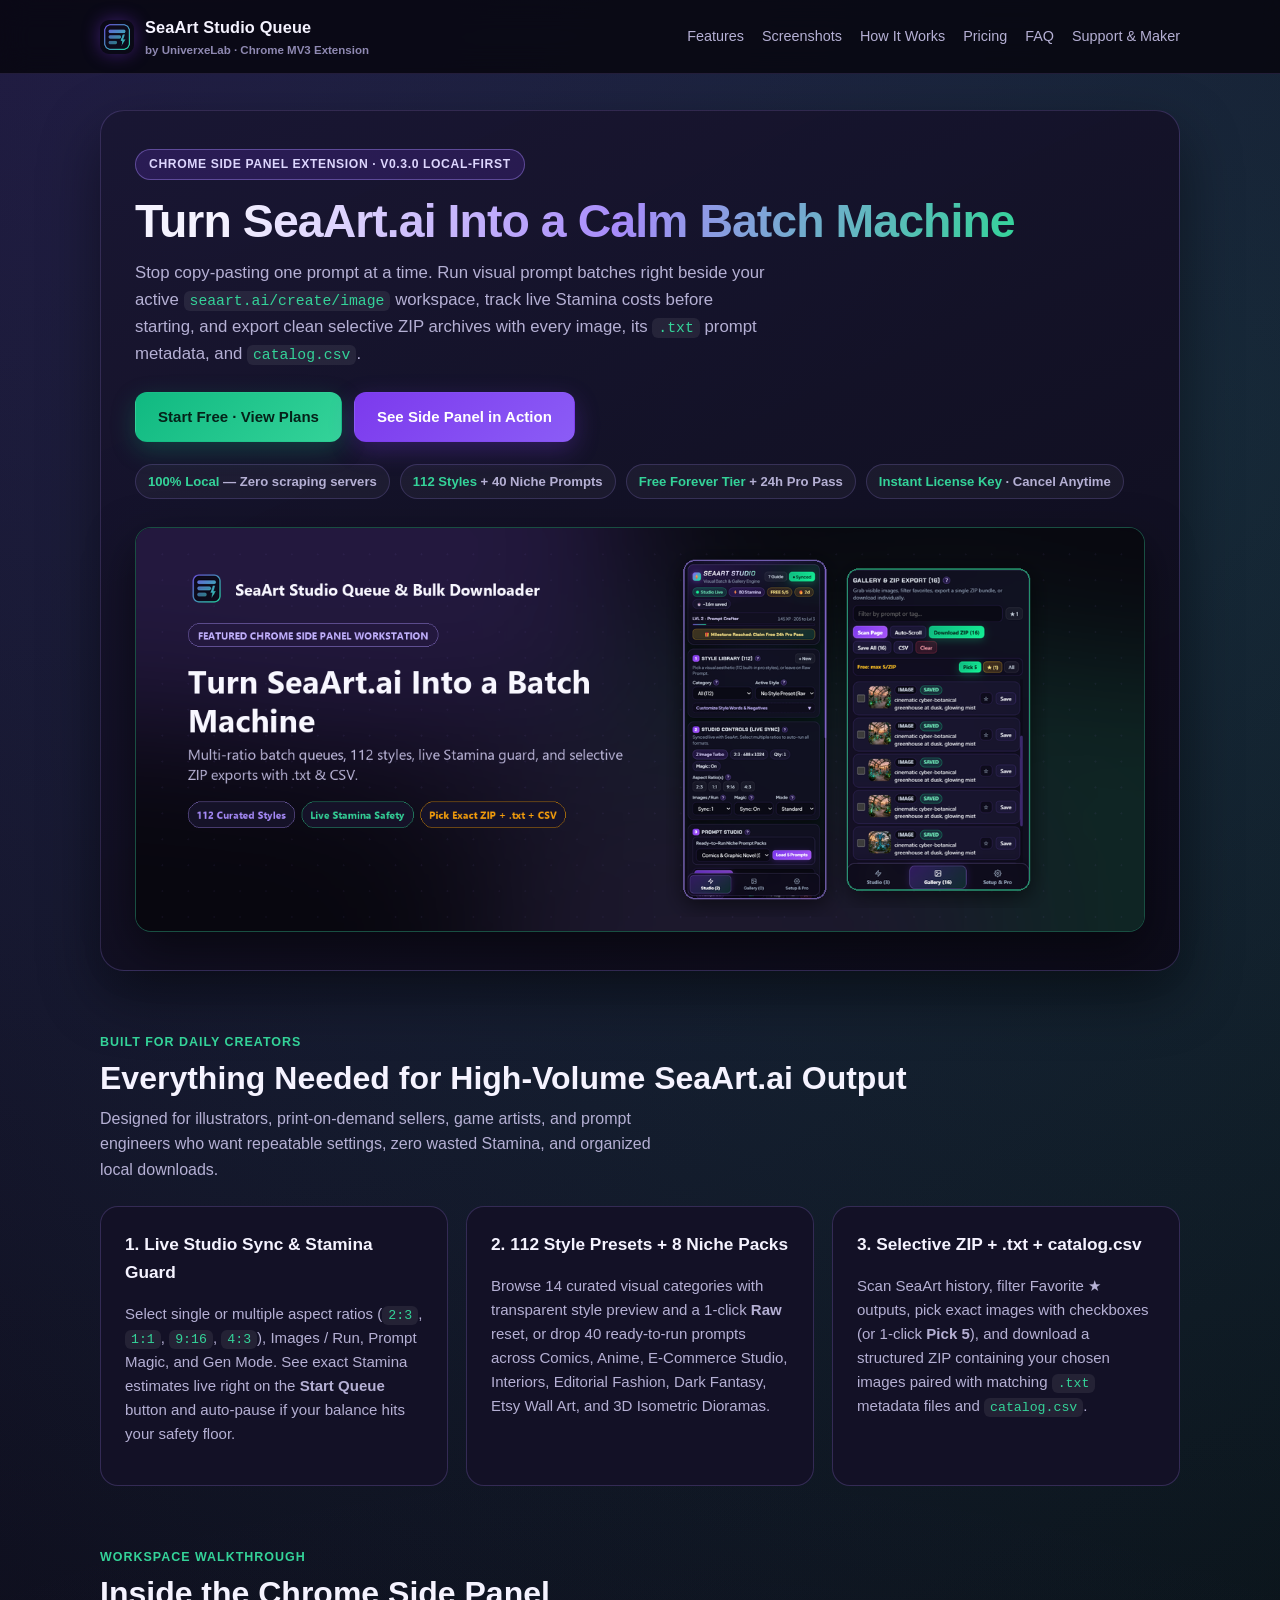
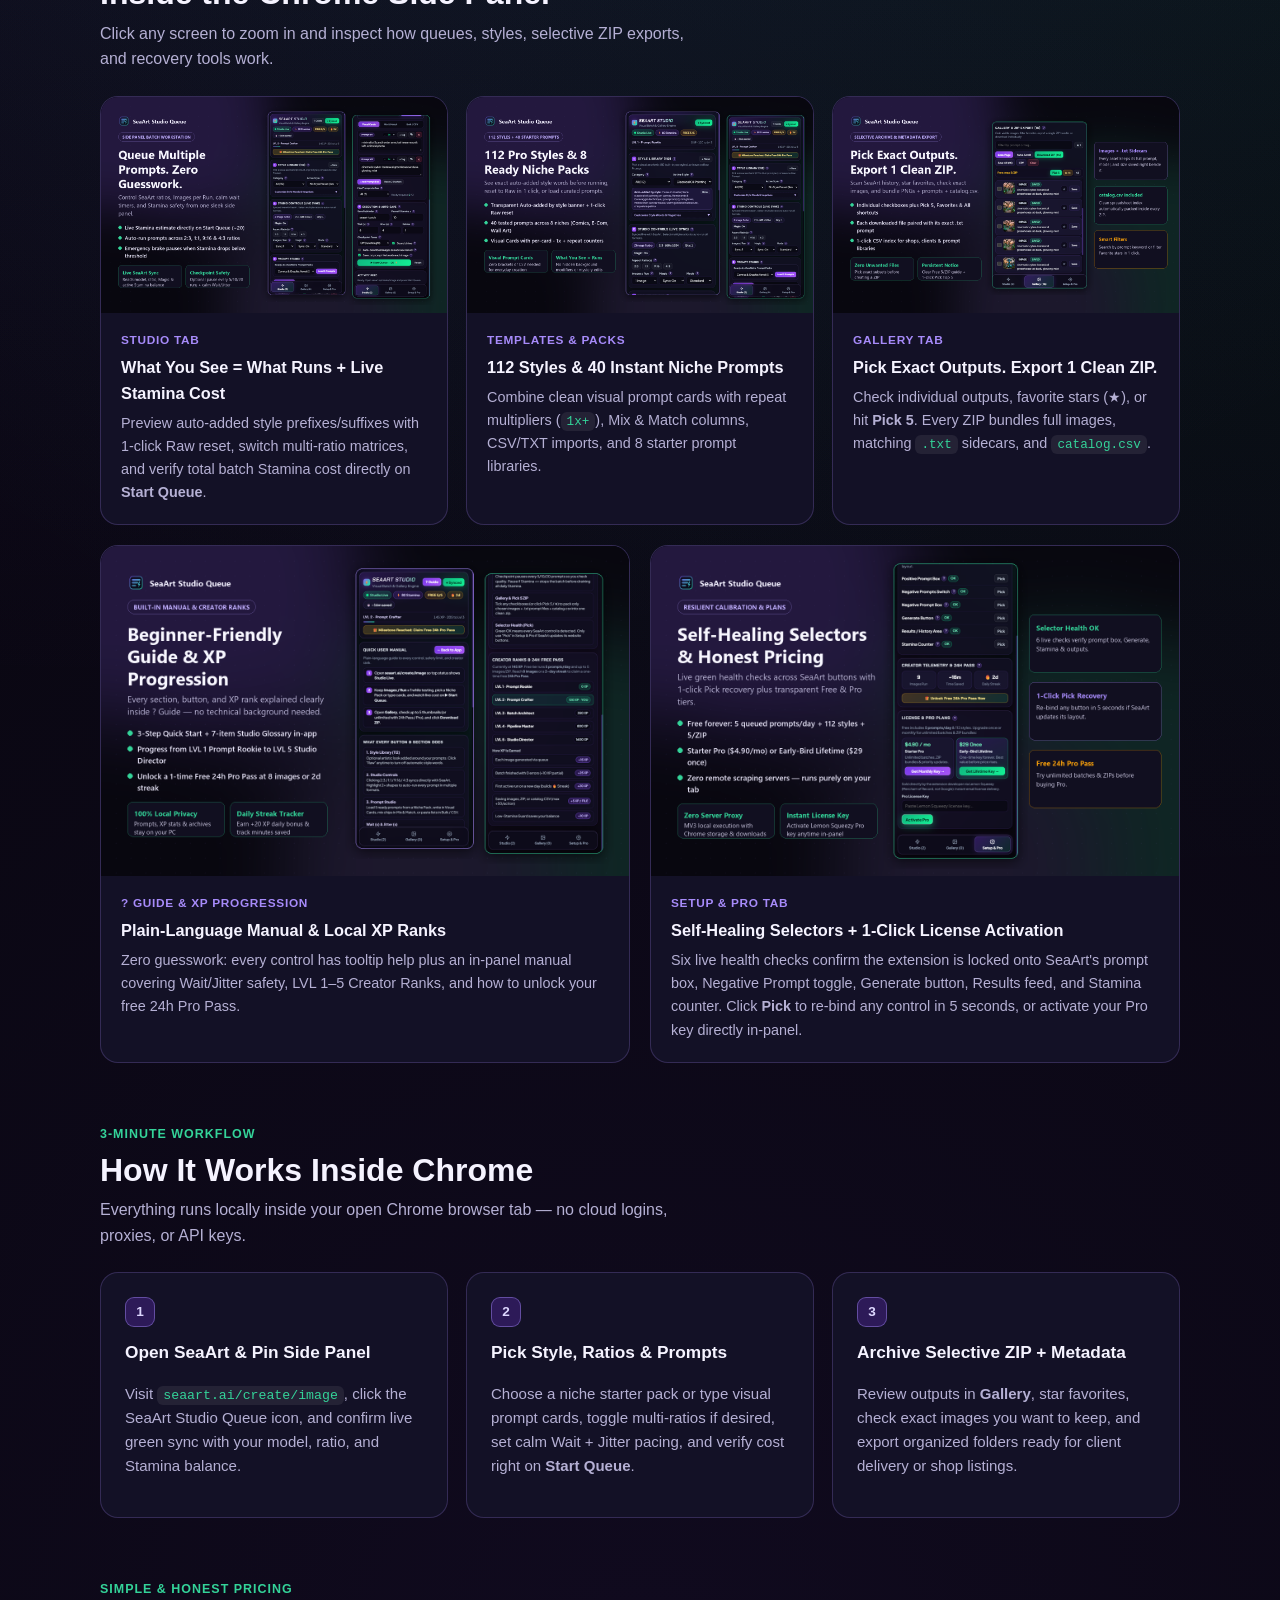
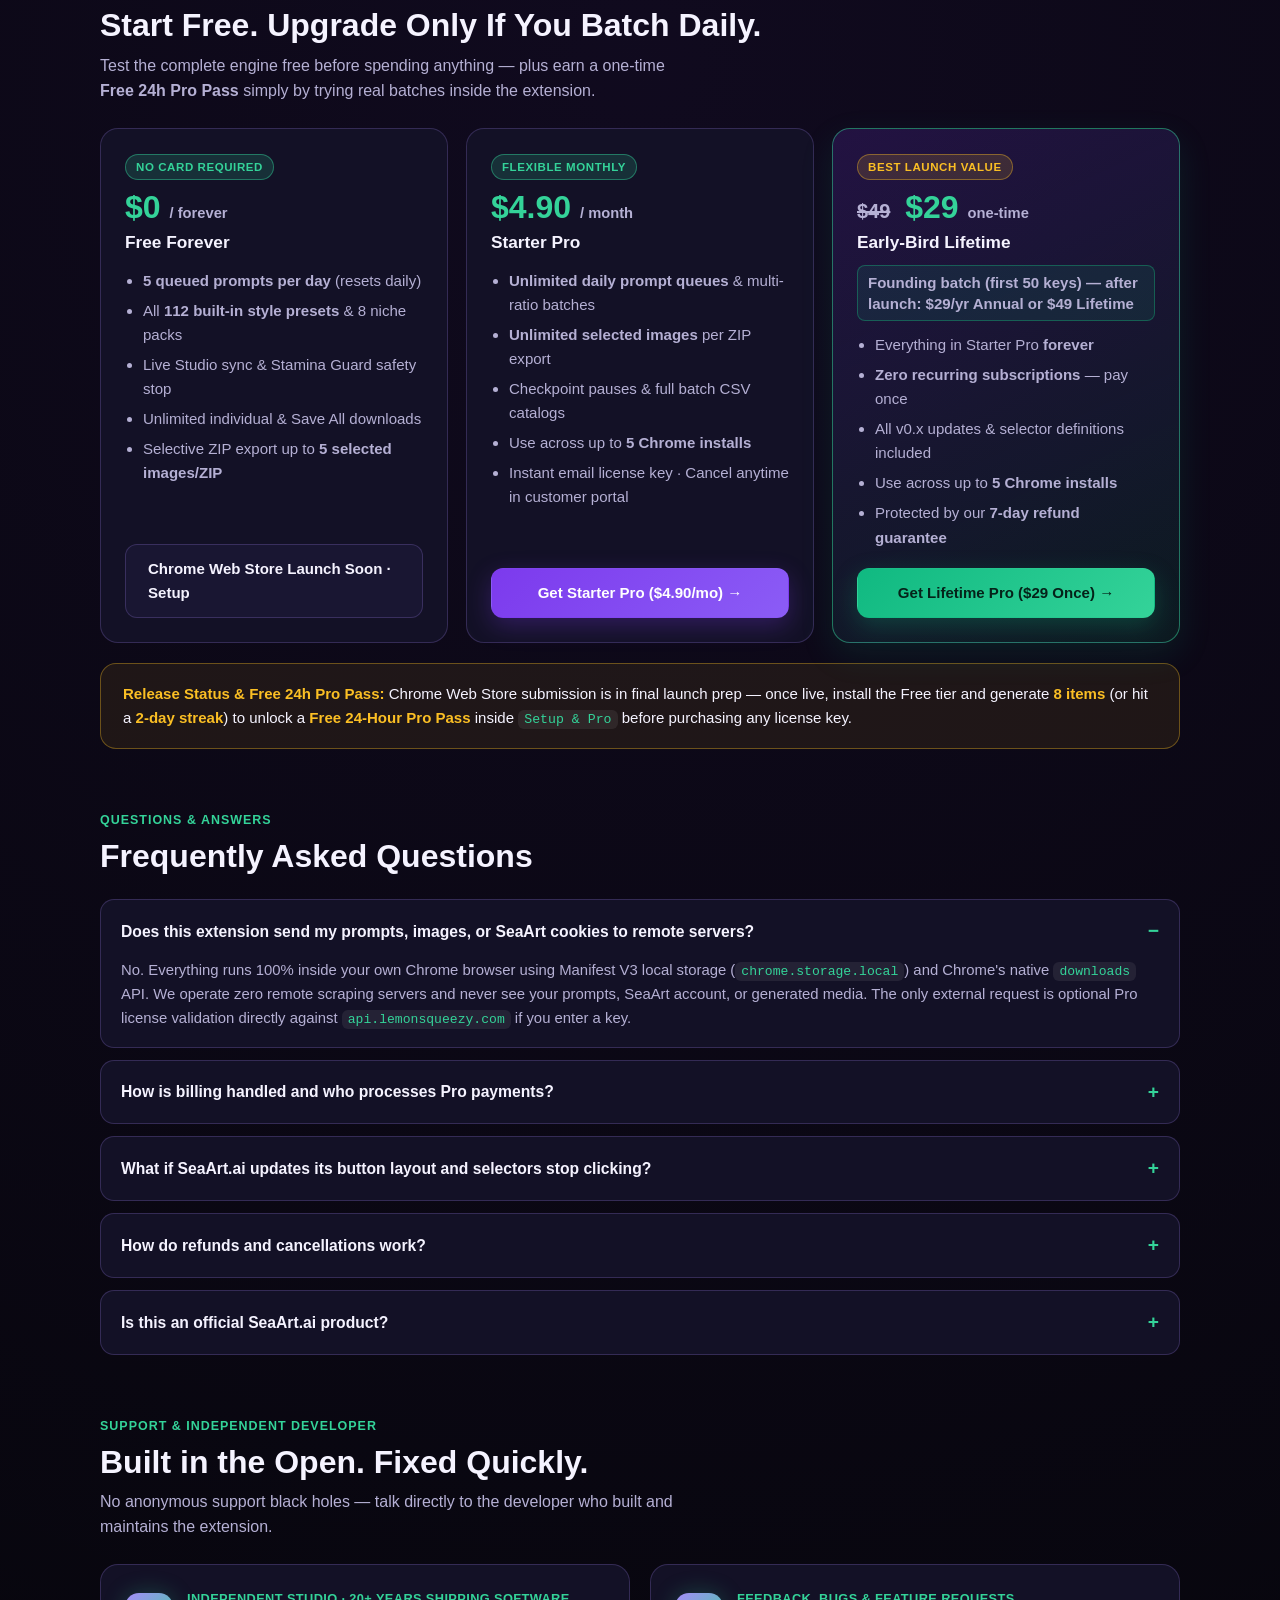
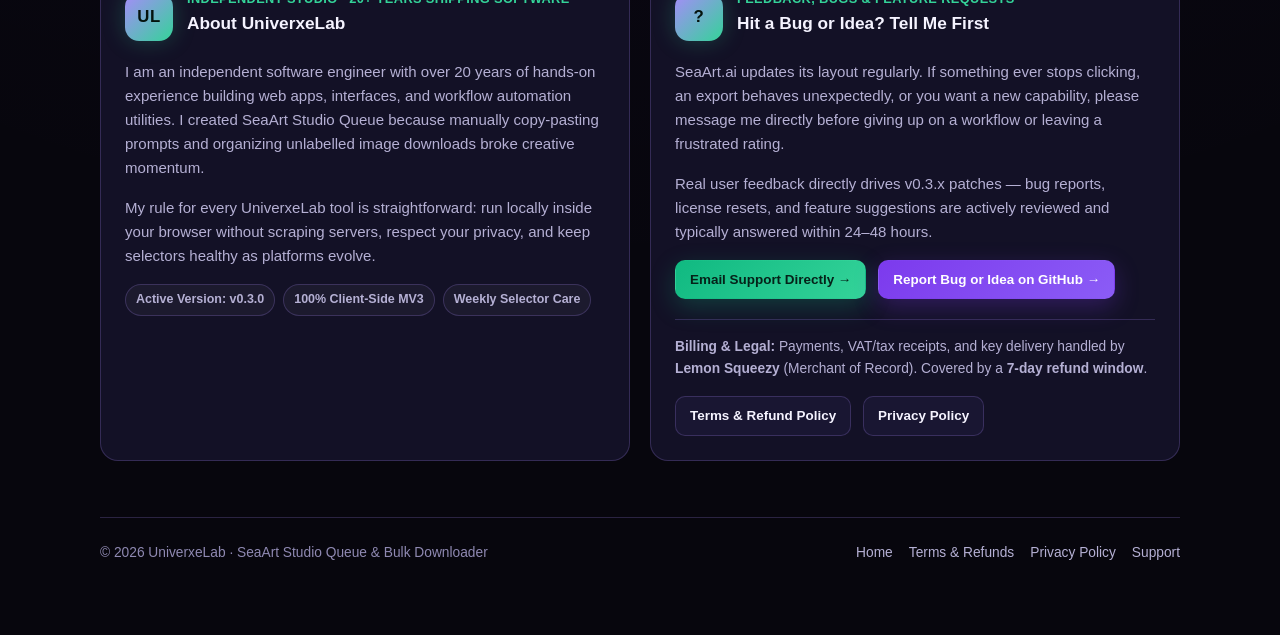
==== commit fbe74ce7: "Add transparent founding batch pricing anchor ( -> )" ====
--- a/index.html
+++ b/index.html
@@ -335,8 +335,9 @@
           <article class="card card-featured price-card">
             <div>
               <span class="plan-badge plan-badge-gold">Best Launch Value</span>
-              <div class="price">$29 <span>one-time</span></div>
+              <div class="price"><s class="price-strike">$49</s> $29 <span>one-time</span></div>
               <h3>Early-Bird Lifetime</h3>
+              <p class="price-batch-note">Founding batch (first 50 keys) &mdash; after launch: $29/yr Annual or $49 Lifetime</p>
               <ul>
                 <li>Everything in Starter Pro <strong>forever</strong></li>
                 <li><strong>Zero recurring subscriptions</strong> — pay once</li>
--- a/styles.css
+++ b/styles.css
@@ -446,9 +446,30 @@
   margin-bottom: 4px;
 }
 
+.price s.price-strike {
+  font-size: 1.25rem;
+  font-weight: 700;
+  color: var(--muted);
+  text-decoration: line-through;
+  text-decoration-thickness: 2px;
+  margin-right: 6px;
+}
+
 .price span {
   font-size: 0.92rem;
   color: var(--muted);
+  font-weight: 600;
+}
+
+.price-batch-note {
+  margin: 0 0 12px;
+  padding: 6px 10px;
+  border-radius: 8px;
+  border: 1px solid rgba(20, 241, 149, 0.28);
+  background: rgba(20, 241, 149, 0.08);
+  font-size: 0.82rem;
+  line-height: 1.4;
+  color: #a7f3d0;
   font-weight: 600;
 }
 
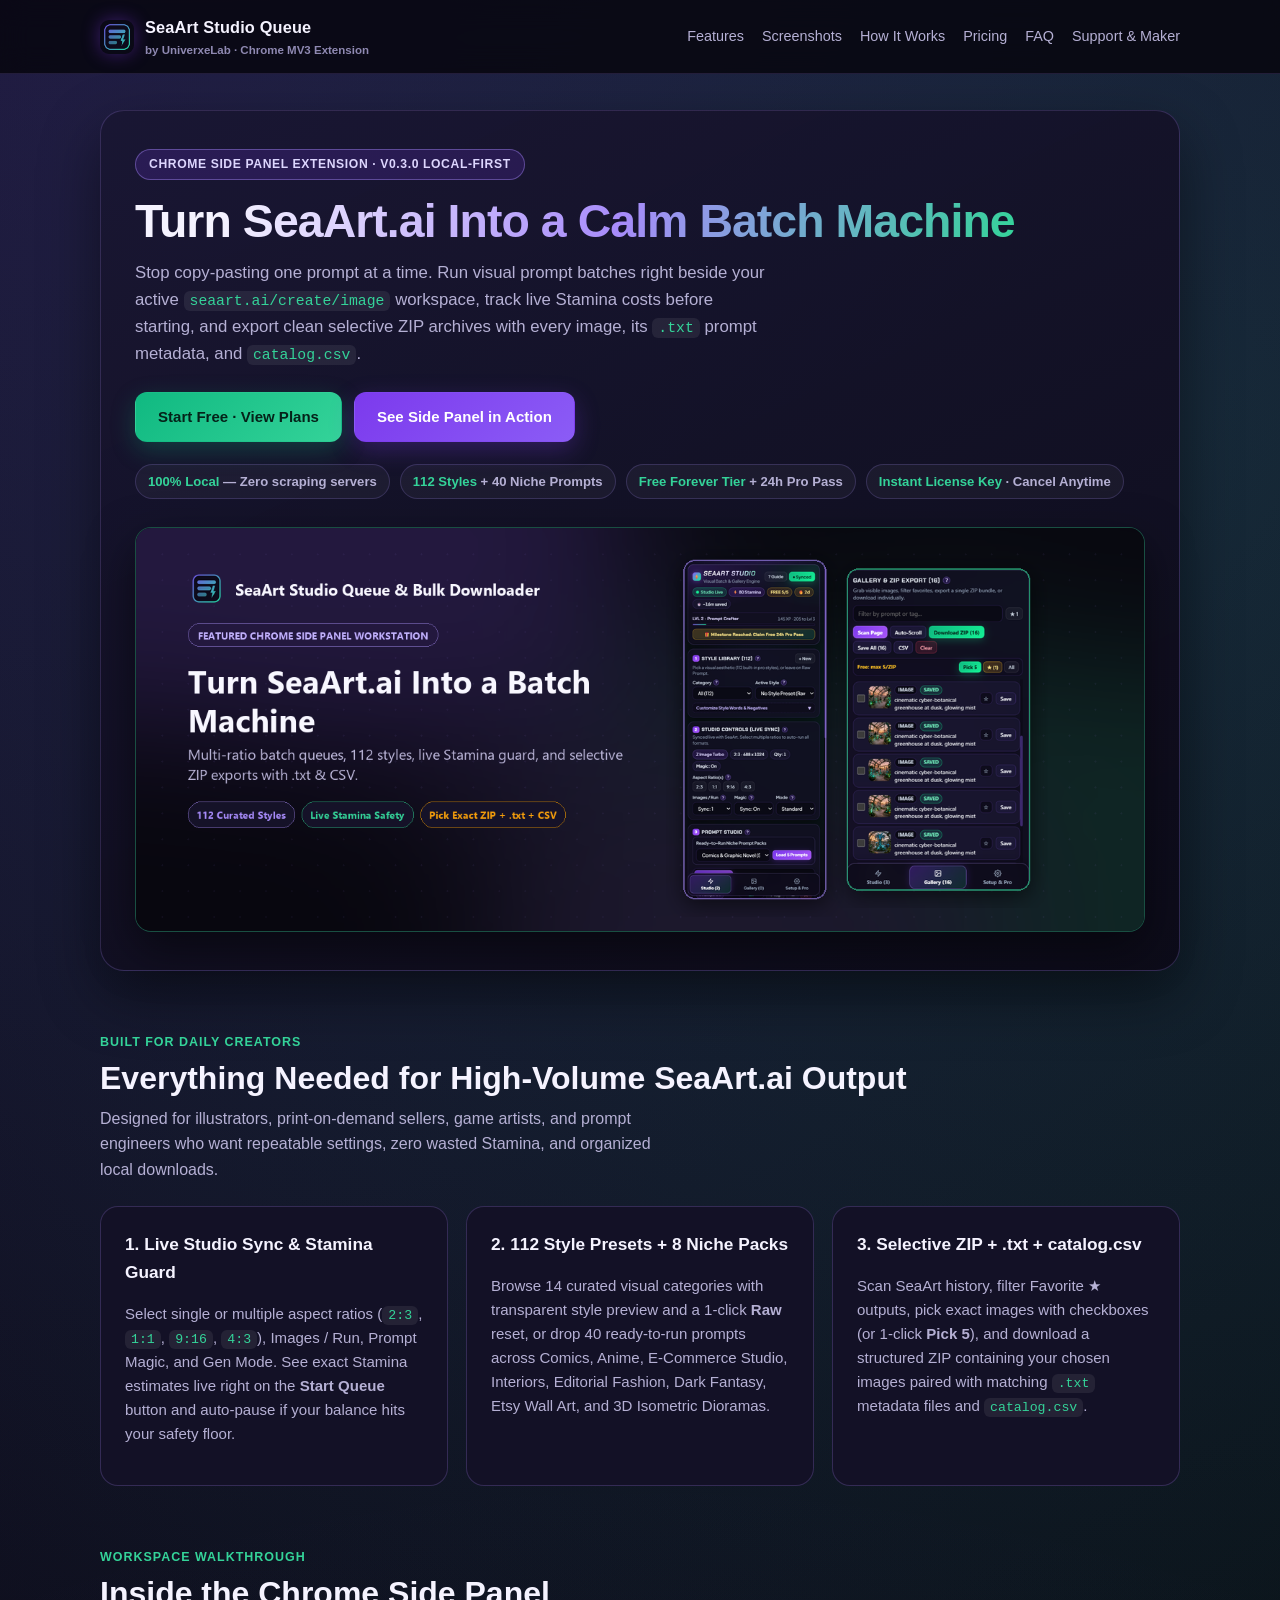
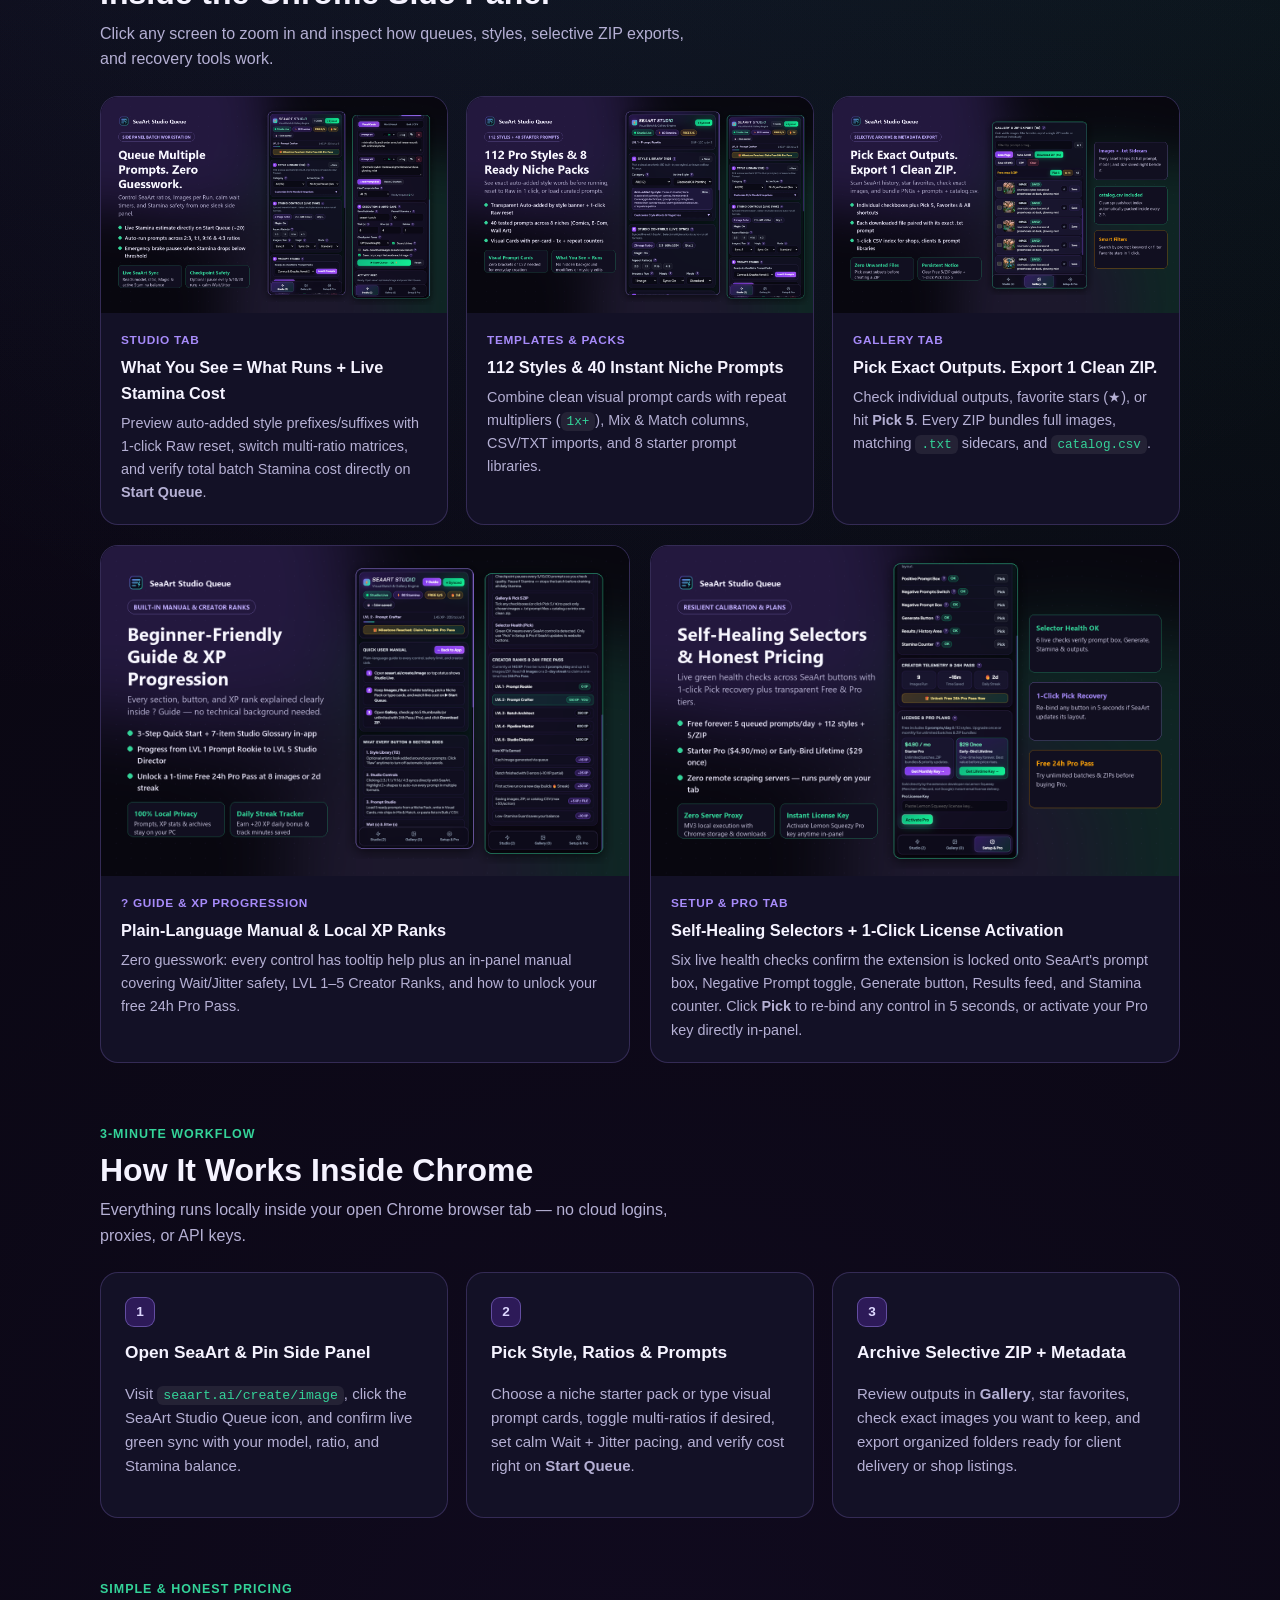
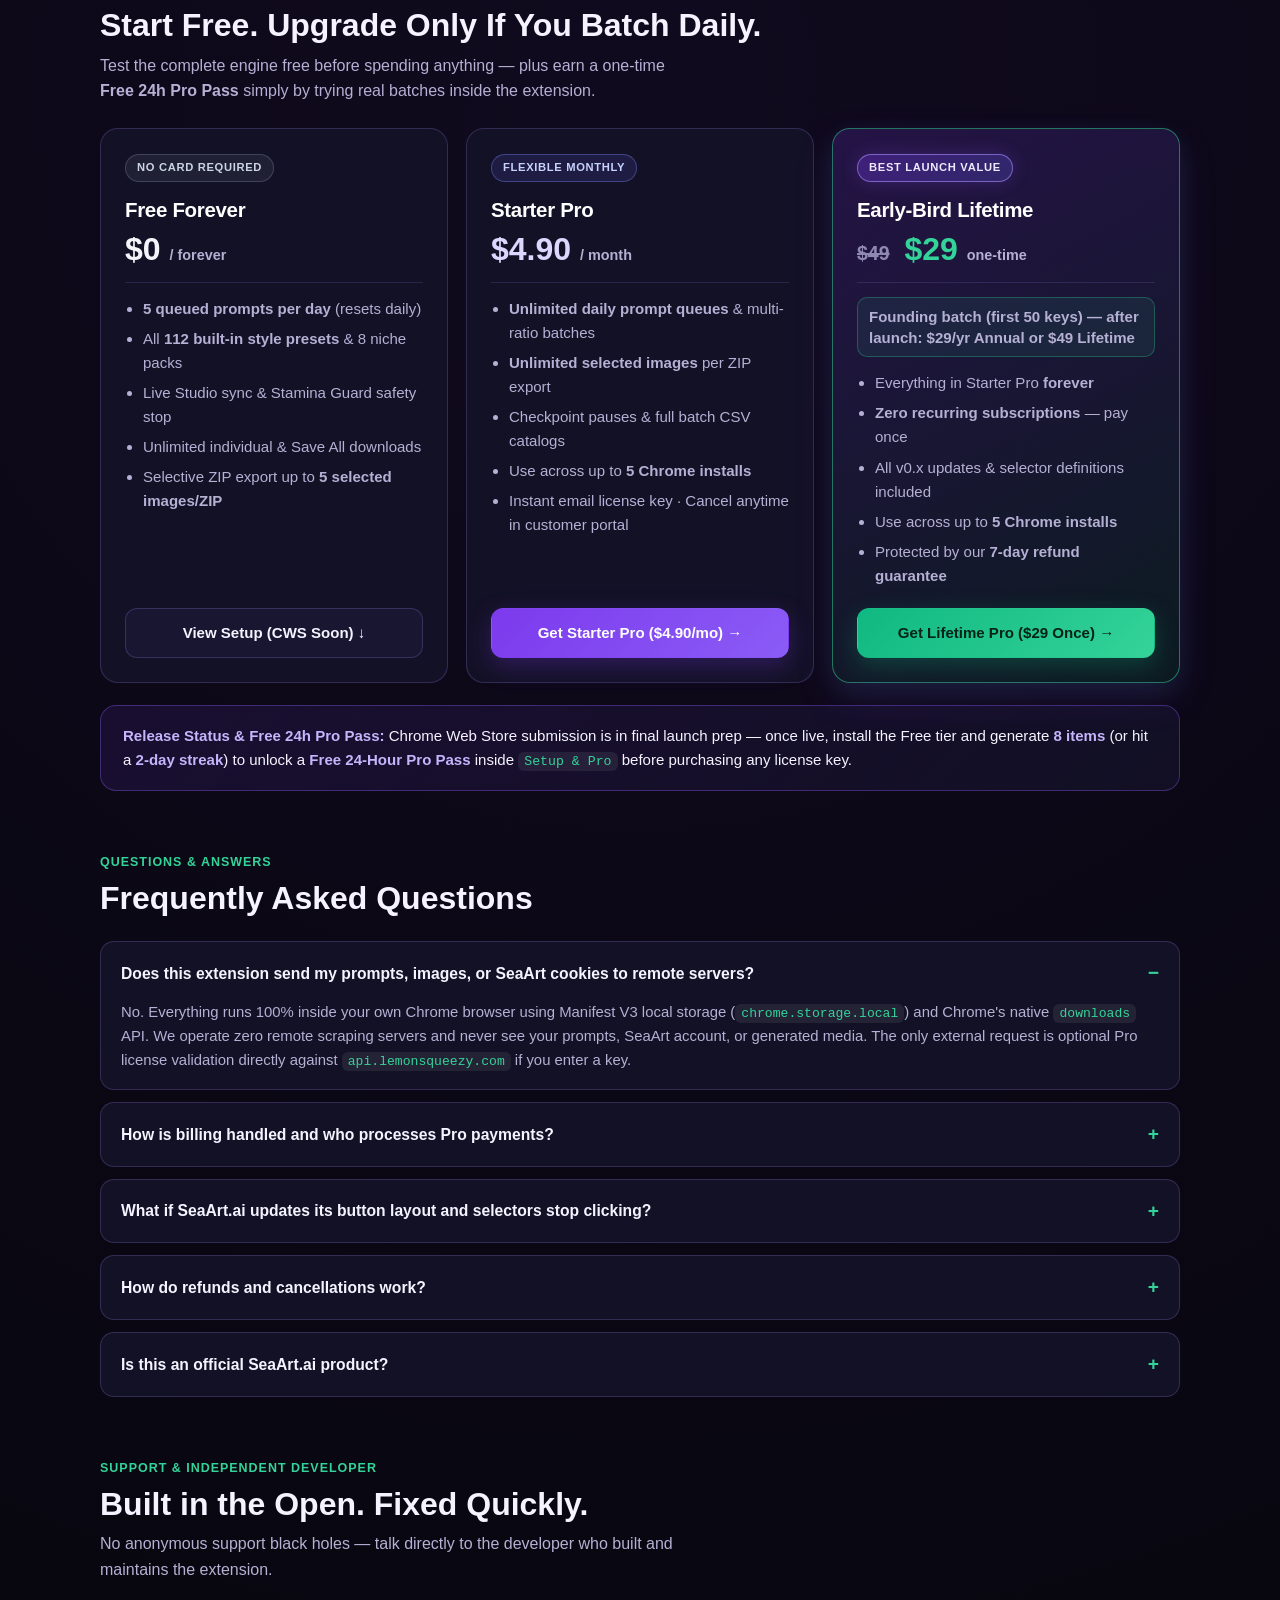
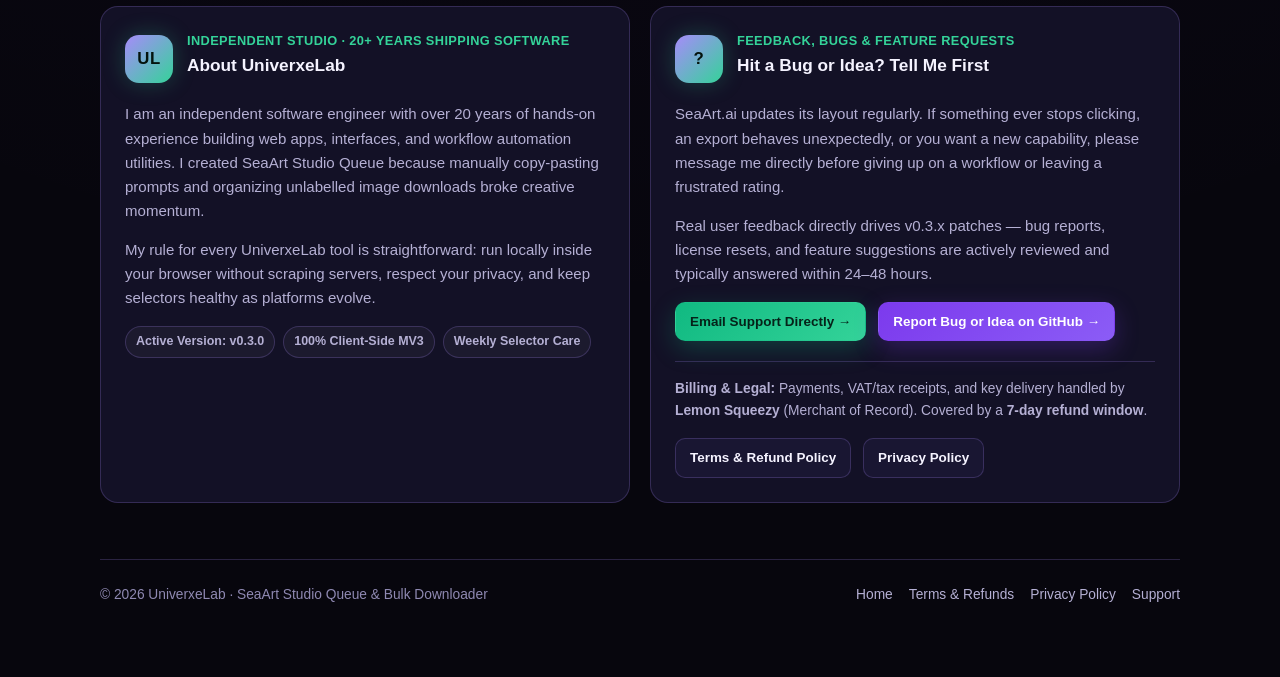
==== commit 5757053d: "Refine pricing card hierarchy and violet badge palette" ====
--- a/index.html
+++ b/index.html
@@ -296,9 +296,11 @@
         <div class="grid-3">
           <article class="card price-card">
             <div>
-              <span class="plan-badge plan-badge-mint">No Card Required</span>
-              <div class="price">$0 <span>/ forever</span></div>
-              <h3>Free Forever</h3>
+              <div class="price-card-head">
+                <span class="plan-badge plan-badge-slate">No Card Required</span>
+                <h3>Free Forever</h3>
+                <div class="price price-neutral">$0 <span>/ forever</span></div>
+              </div>
               <ul>
                 <li><strong>5 queued prompts per day</strong> (resets daily)</li>
                 <li>All <strong>112 built-in style presets</strong> &amp; 8 niche packs</li>
@@ -307,14 +309,16 @@
                 <li>Selective ZIP export up to <strong>5 selected images/ZIP</strong></li>
               </ul>
             </div>
-            <a class="btn" href="#workflow">Chrome Web Store Launch Soon · Setup</a>
+            <a class="btn" href="#workflow">View Setup (CWS Soon) ↓</a>
           </article>
 
           <article class="card price-card">
             <div>
-              <span class="plan-badge plan-badge-mint">Flexible Monthly</span>
-              <div class="price">$4.90 <span>/ month</span></div>
-              <h3>Starter Pro</h3>
+              <div class="price-card-head">
+                <span class="plan-badge plan-badge-indigo">Flexible Monthly</span>
+                <h3>Starter Pro</h3>
+                <div class="price price-indigo">$4.90 <span>/ month</span></div>
+              </div>
               <ul>
                 <li><strong>Unlimited daily prompt queues</strong> &amp; multi-ratio batches</li>
                 <li><strong>Unlimited selected images</strong> per ZIP export</li>
@@ -334,9 +338,11 @@
 
           <article class="card card-featured price-card">
             <div>
-              <span class="plan-badge plan-badge-gold">Best Launch Value</span>
-              <div class="price"><s class="price-strike">$49</s> $29 <span>one-time</span></div>
-              <h3>Early-Bird Lifetime</h3>
+              <div class="price-card-head">
+                <span class="plan-badge plan-badge-violet">Best Launch Value</span>
+                <h3>Early-Bird Lifetime</h3>
+                <div class="price"><s class="price-strike">$49</s> $29 <span>one-time</span></div>
+              </div>
               <p class="price-batch-note">Founding batch (first 50 keys) &mdash; after launch: $29/yr Annual or $49 Lifetime</p>
               <ul>
                 <li>Everything in Starter Pro <strong>forever</strong></li>
--- a/styles.css
+++ b/styles.css
@@ -406,36 +406,61 @@
   display: flex;
   flex-direction: column;
   justify-content: space-between;
-  gap: 18px;
+  gap: 20px;
+}
+
+.price-card-head {
+  padding-bottom: 14px;
+  border-bottom: 1px solid rgba(167, 139, 250, 0.16);
+  margin-bottom: 14px;
+}
+
+.price-card h3 {
+  margin: 0 0 6px;
+  font-size: 1.28rem;
+  font-weight: 800;
+  letter-spacing: -0.015em;
+  color: #ffffff;
+}
+
+.price-card ul {
+  margin: 0;
 }
 
 .card-featured {
   border-color: var(--mint-border);
-  background: linear-gradient(155deg, rgba(124, 58, 237, 0.18), rgba(20, 241, 149, 0.08));
-  box-shadow: 0 12px 34px rgba(16, 185, 129, 0.12);
+  background: linear-gradient(155deg, rgba(124, 58, 237, 0.2), rgba(20, 241, 149, 0.08));
+  box-shadow: 0 14px 38px rgba(124, 58, 237, 0.16), 0 8px 24px rgba(16, 185, 129, 0.1);
 }
 
 .plan-badge {
   display: inline-block;
-  padding: 3px 10px;
+  padding: 4px 11px;
   border-radius: 999px;
-  font-size: 0.72rem;
+  font-size: 0.7rem;
   font-weight: 700;
   text-transform: uppercase;
-  letter-spacing: 0.05em;
-  margin-bottom: 10px;
-}
-
-.plan-badge-mint {
-  background: rgba(52, 211, 153, 0.16);
-  border: 1px solid rgba(52, 211, 153, 0.45);
-  color: var(--mint);
-}
-
-.plan-badge-gold {
-  background: rgba(251, 191, 36, 0.14);
-  border: 1px solid rgba(251, 191, 36, 0.4);
-  color: var(--gold);
+  letter-spacing: 0.06em;
+  margin-bottom: 12px;
+}
+
+.plan-badge-slate {
+  background: rgba(148, 163, 184, 0.1);
+  border: 1px solid rgba(148, 163, 184, 0.28);
+  color: #cbd5e1;
+}
+
+.plan-badge-indigo {
+  background: rgba(99, 102, 241, 0.14);
+  border: 1px solid rgba(129, 140, 248, 0.36);
+  color: #c7d2fe;
+}
+
+.plan-badge-violet {
+  background: linear-gradient(135deg, rgba(124, 58, 237, 0.32), rgba(99, 102, 241, 0.24));
+  border: 1px solid rgba(167, 139, 250, 0.62);
+  color: #ede9fe;
+  box-shadow: 0 0 18px rgba(139, 92, 246, 0.22);
 }
 
 .price {
@@ -443,48 +468,56 @@
   font-weight: 800;
   color: var(--mint);
   line-height: 1.1;
-  margin-bottom: 4px;
+  margin: 0;
+}
+
+.price-neutral {
+  color: #f1f5f9;
+}
+
+.price-indigo {
+  color: #ddd6fe;
 }
 
 .price s.price-strike {
-  font-size: 1.25rem;
-  font-weight: 700;
-  color: var(--muted);
+  font-size: 1.22rem;
+  font-weight: 700;
+  color: var(--subtle);
   text-decoration: line-through;
   text-decoration-thickness: 2px;
   margin-right: 6px;
 }
 
 .price span {
-  font-size: 0.92rem;
+  font-size: 0.9rem;
   color: var(--muted);
   font-weight: 600;
 }
 
 .price-batch-note {
-  margin: 0 0 12px;
-  padding: 6px 10px;
-  border-radius: 8px;
-  border: 1px solid rgba(20, 241, 149, 0.28);
-  background: rgba(20, 241, 149, 0.08);
-  font-size: 0.82rem;
-  line-height: 1.4;
+  margin: 0 0 14px;
+  padding: 8px 11px;
+  border-radius: 10px;
+  border: 1px solid rgba(52, 211, 153, 0.3);
+  background: rgba(52, 211, 153, 0.08);
+  font-size: 0.81rem;
+  line-height: 1.42;
   color: #a7f3d0;
   font-weight: 600;
 }
 
 .callout-banner {
-  margin-top: 20px;
+  margin-top: 22px;
   padding: 18px 22px;
   border-radius: 16px;
-  border: 1px solid rgba(251, 191, 36, 0.35);
-  background: rgba(251, 191, 36, 0.08);
+  border: 1px solid rgba(139, 92, 246, 0.36);
+  background: linear-gradient(135deg, rgba(124, 58, 237, 0.12), rgba(19, 17, 38, 0.92));
   color: var(--text);
   font-size: 0.94rem;
 }
 
 .callout-banner strong {
-  color: var(--gold);
+  color: #c4b5fd;
 }
 
 .faq-list {
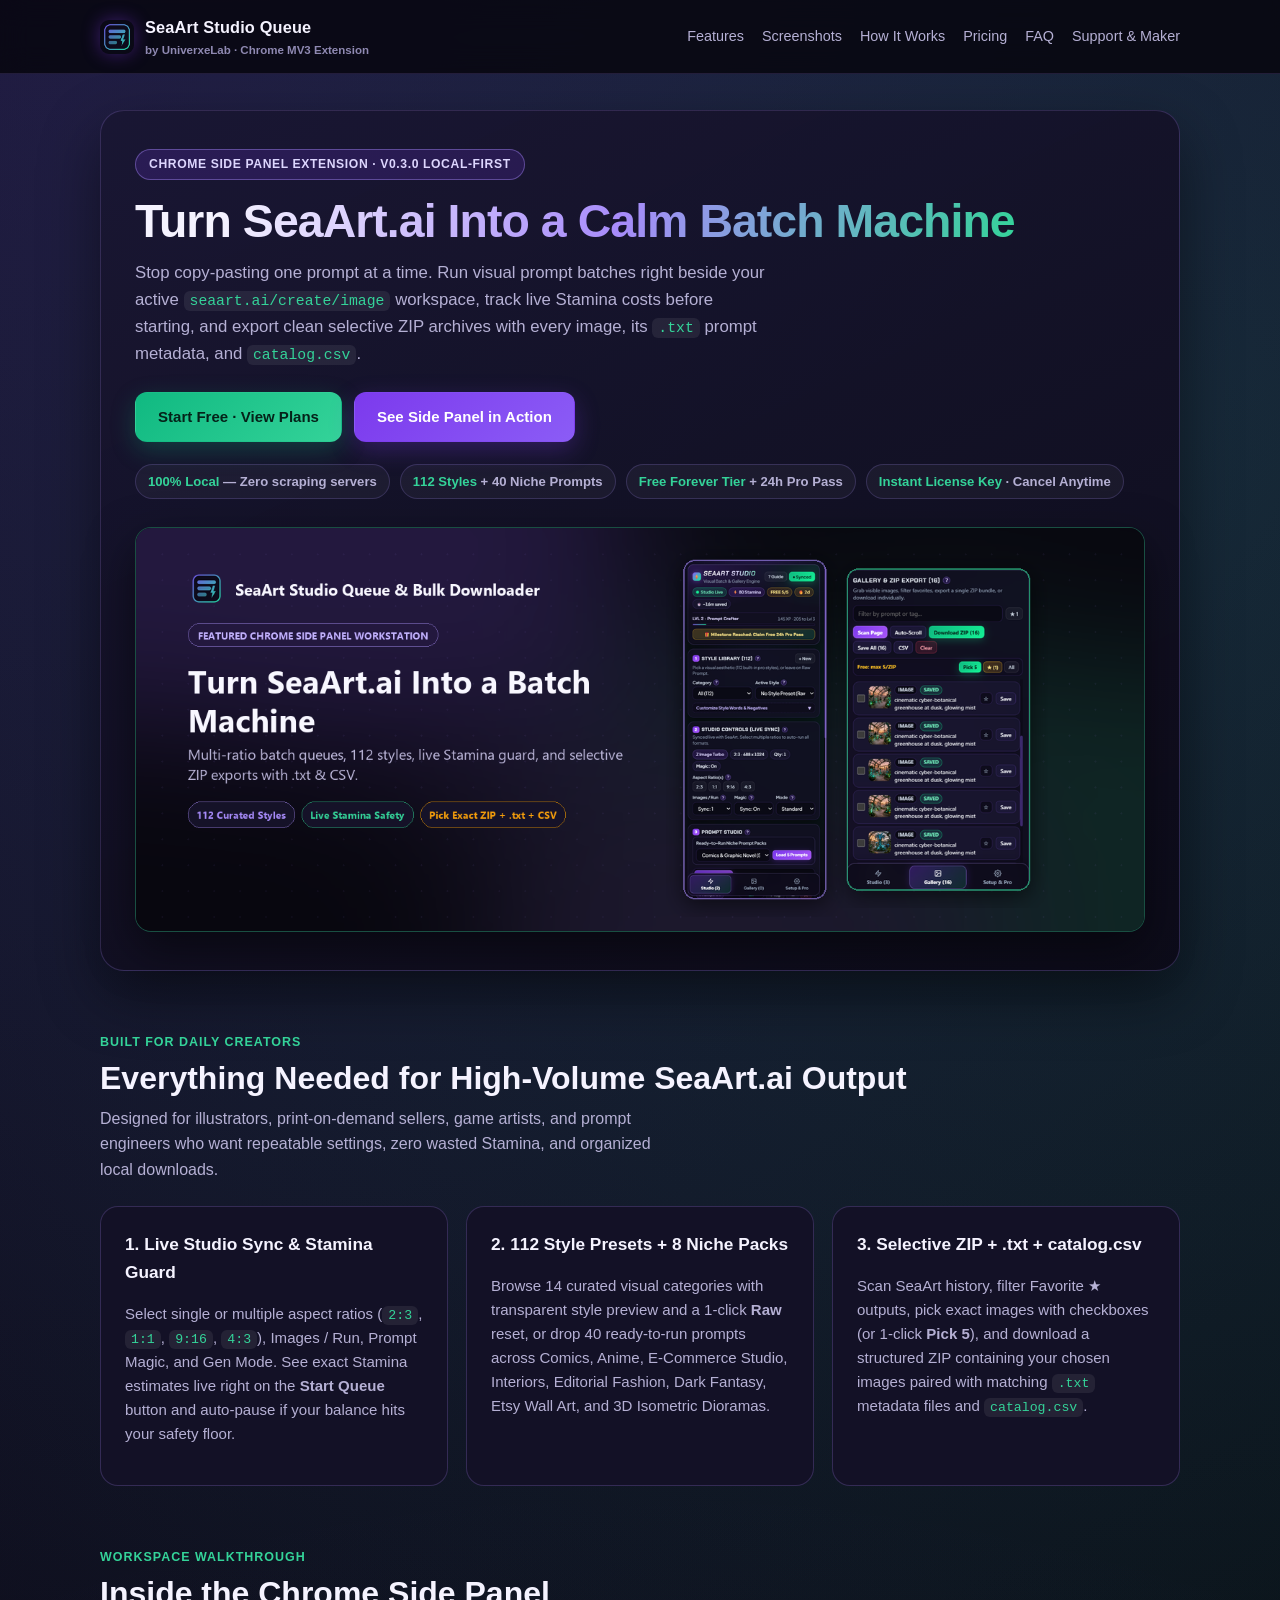
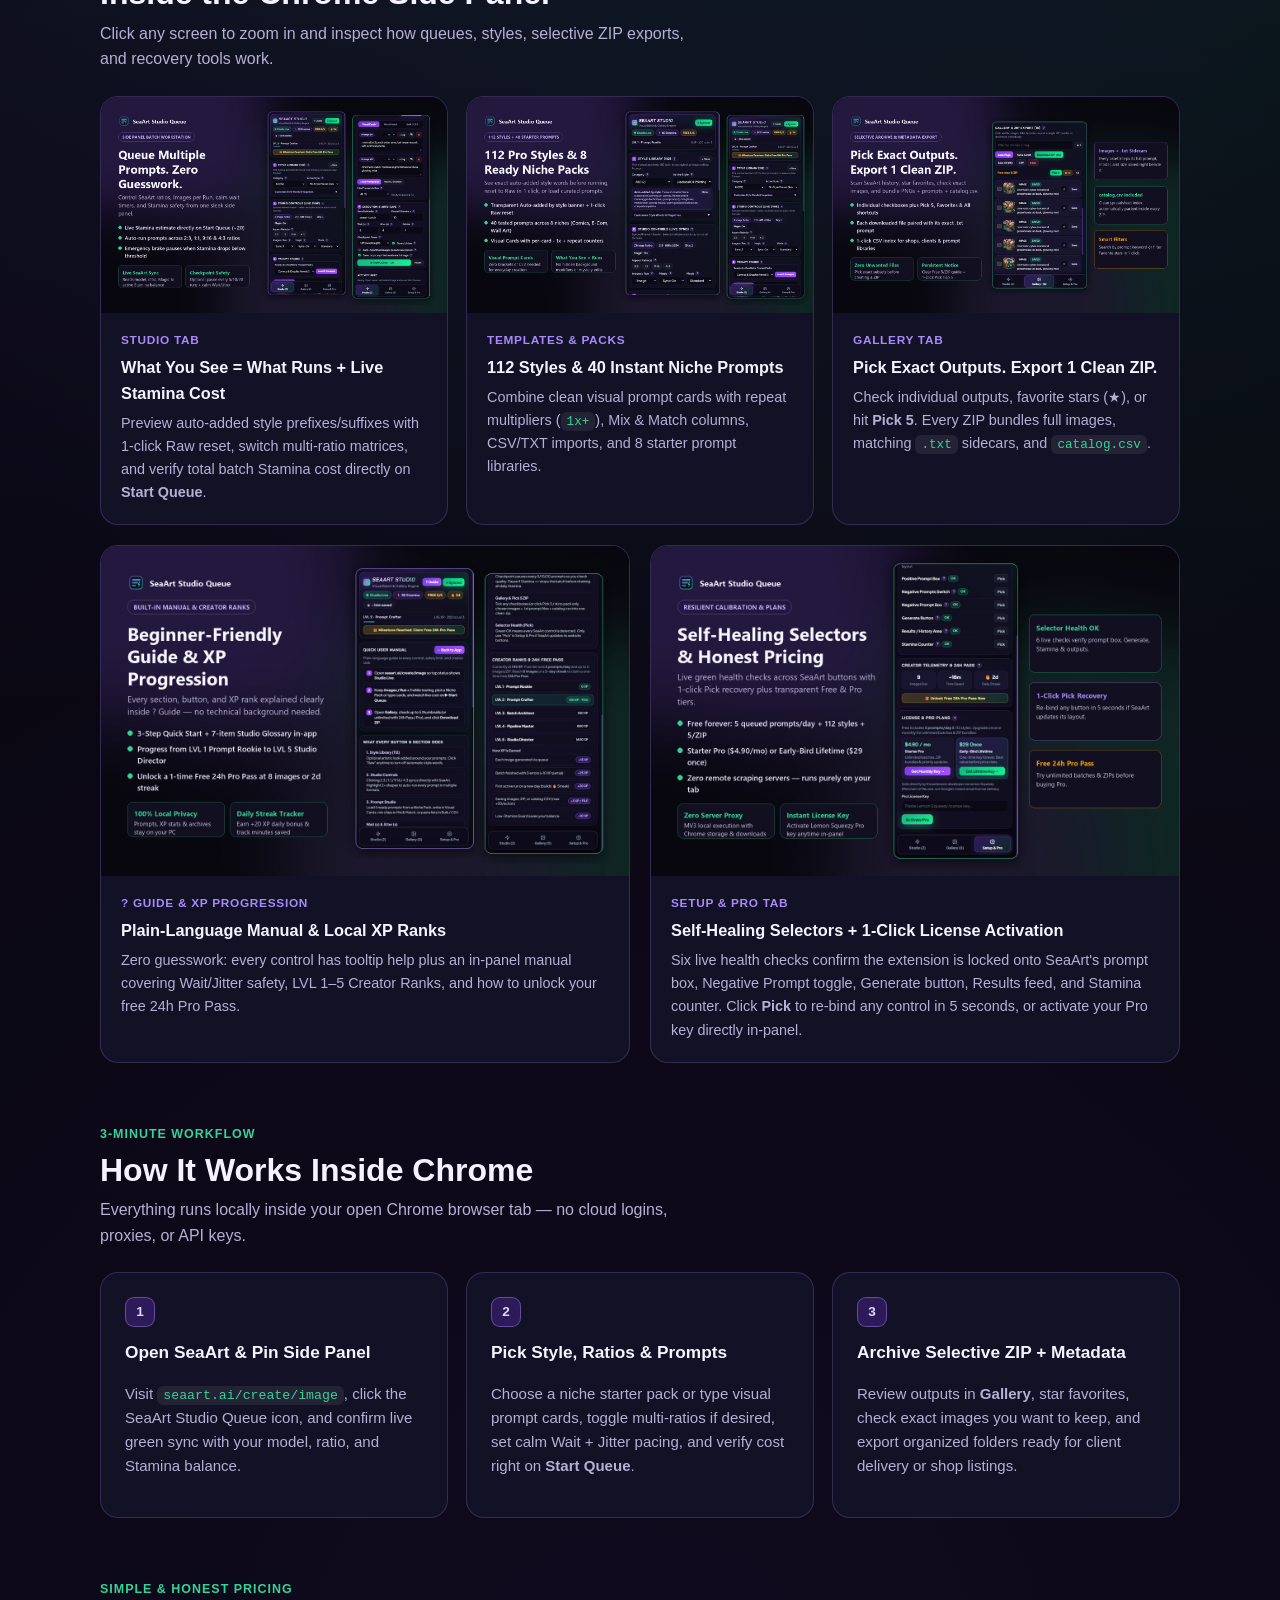
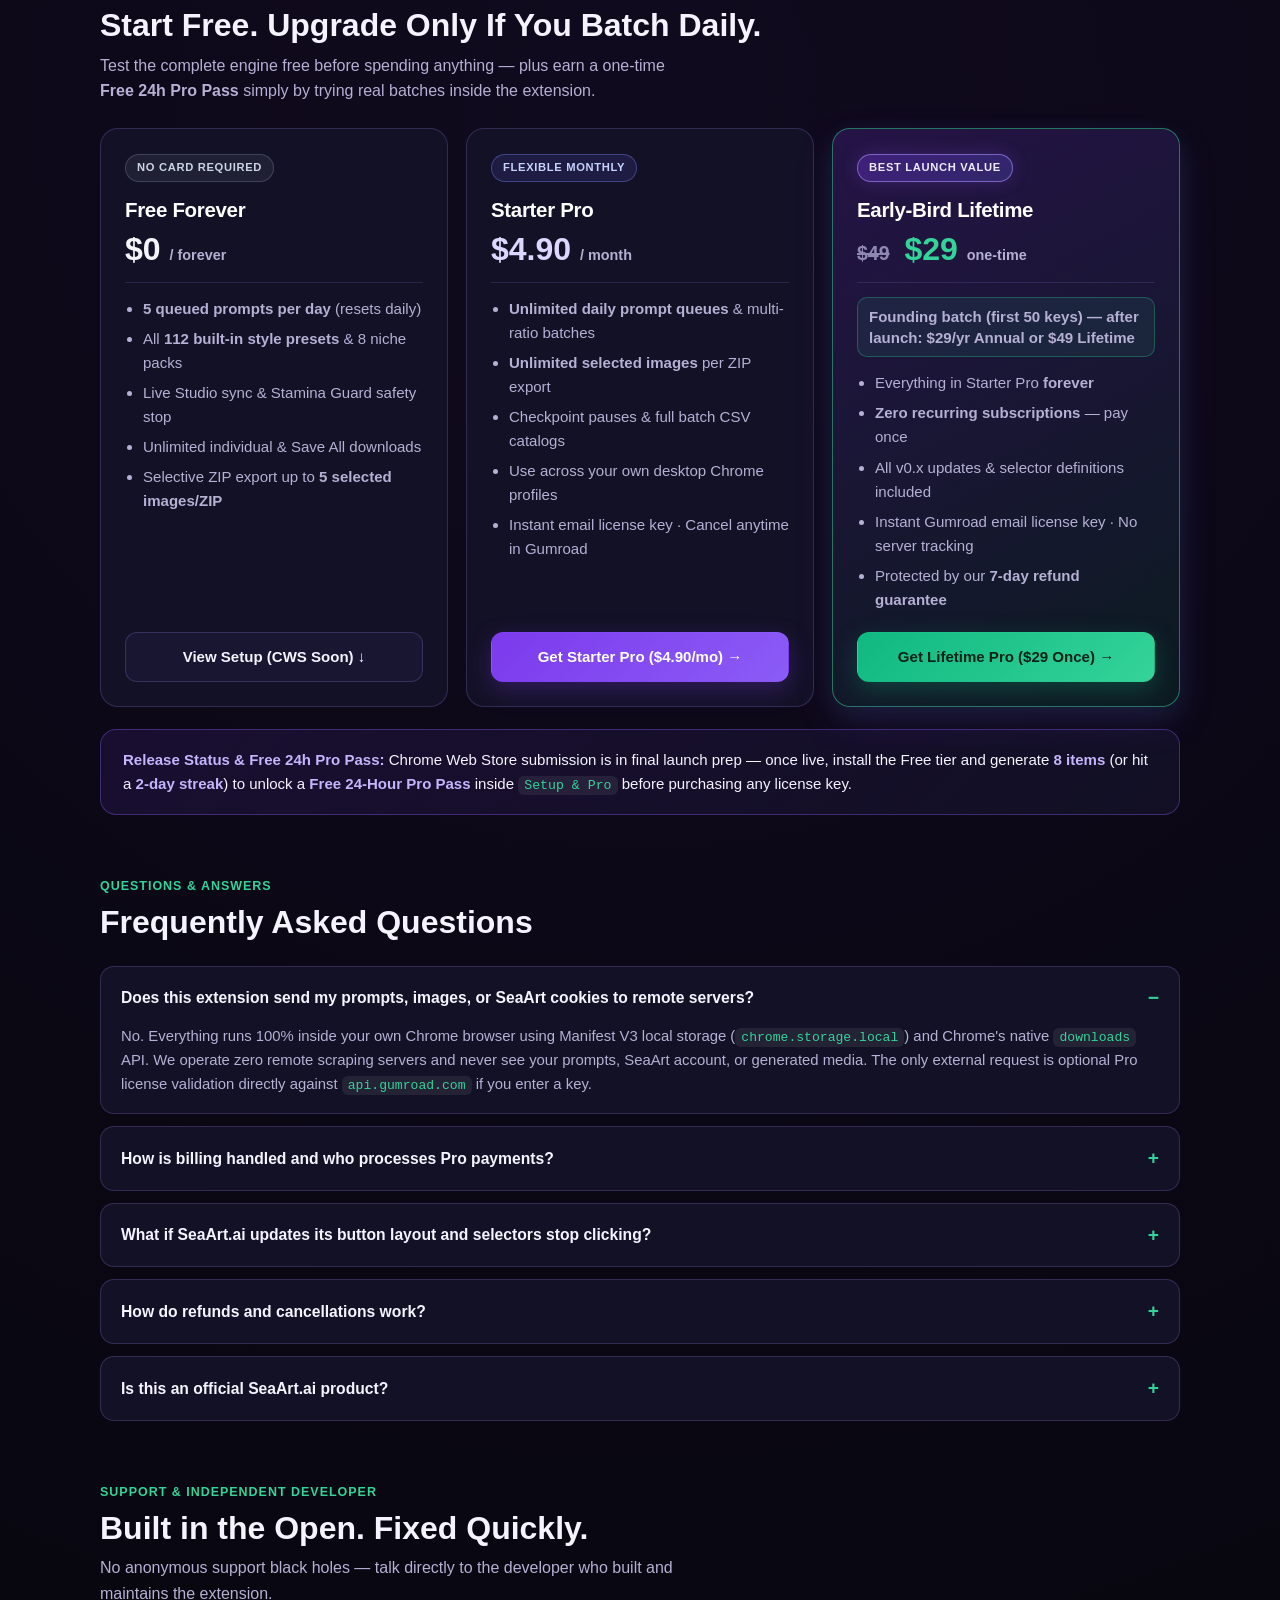
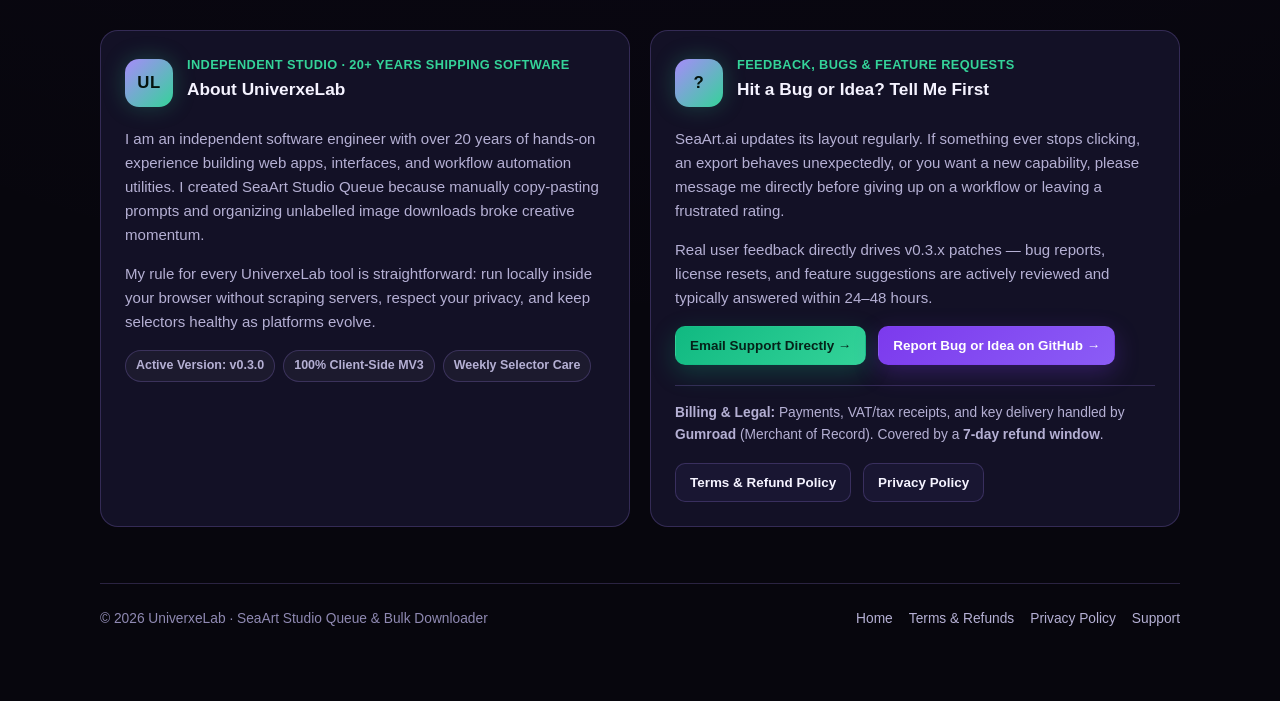
==== commit 6a1a6cb9: "Migrate SeaArt Studio Queue site, terms, and privacy policy to Gumroad" ====
--- a/index.html
+++ b/index.html
@@ -323,13 +323,13 @@
                 <li><strong>Unlimited daily prompt queues</strong> &amp; multi-ratio batches</li>
                 <li><strong>Unlimited selected images</strong> per ZIP export</li>
                 <li>Checkpoint pauses &amp; full batch CSV catalogs</li>
-                <li>Use across up to <strong>5 Chrome installs</strong></li>
-                <li>Instant email license key · Cancel anytime in customer portal</li>
+                <li>Use across your own desktop Chrome profiles</li>
+                <li>Instant email license key · Cancel anytime in Gumroad</li>
               </ul>
             </div>
             <a
               class="btn btn-violet"
-              href="https://univerxelab.lemonsqueezy.com/checkout/buy/b7c5069b-2786-4431-a319-589212ef591a"
+              href="https://univerxelab.gumroad.com/l/seaart-queue-monthly"
               target="_blank"
               rel="noopener noreferrer"
               >Get Starter Pro ($4.90/mo) →</a
@@ -348,13 +348,13 @@
                 <li>Everything in Starter Pro <strong>forever</strong></li>
                 <li><strong>Zero recurring subscriptions</strong> — pay once</li>
                 <li>All v0.x updates &amp; selector definitions included</li>
-                <li>Use across up to <strong>5 Chrome installs</strong></li>
+                <li>Instant Gumroad email license key · No server tracking</li>
                 <li>Protected by our <strong>7-day refund guarantee</strong></li>
               </ul>
             </div>
             <a
               class="btn btn-mint"
-              href="https://univerxelab.lemonsqueezy.com/checkout/buy/15bbfef1-1e6f-44ff-a197-c90dce9859ff"
+              href="https://univerxelab.gumroad.com/l/seaart-queue-lifetime"
               target="_blank"
               rel="noopener noreferrer"
               >Get Lifetime Pro ($29 Once) →</a
@@ -380,7 +380,7 @@
               No. Everything runs 100% inside your own Chrome browser using Manifest V3 local storage
               (<code>chrome.storage.local</code>) and Chrome's native <code>downloads</code> API. We operate zero remote
               scraping servers and never see your prompts, SeaArt account, or generated media. The only external request
-              is optional Pro license validation directly against <code>api.lemonsqueezy.com</code> if you enter a key.
+              is optional Pro license validation directly against <code>api.gumroad.com</code> if you enter a key.
             </p>
           </details>
 
@@ -388,8 +388,8 @@
             <summary>How is billing handled and who processes Pro payments?</summary>
             <p>
               Paid licenses (<strong>$4.90/mo Starter Pro</strong> and <strong>$29 Early-Bird Lifetime</strong>) are sold
-              directly by UniverxeLab through <strong>Lemon Squeezy</strong> as Merchant of Record, not by Google or Chrome
-              Web Store. Lemon Squeezy handles cards/PayPal, regional VAT/sales tax compliance, receipts, and instant email
+              directly by UniverxeLab through <strong>Gumroad</strong> as Merchant of Record, not by Google or Chrome
+              Web Store. Gumroad handles cards/PayPal, regional VAT/sales tax compliance, receipts, and instant email
               license key delivery.
             </p>
           </details>
@@ -406,7 +406,7 @@
           <details class="faq-item">
             <summary>How do refunds and cancellations work?</summary>
             <p>
-              Subscriptions can be canceled anytime with 1 click via your Lemon Squeezy receipt/customer portal. Both
+              Subscriptions can be canceled anytime via your Gumroad receipt / library manage membership link. Both
               Starter Pro and Lifetime keys include a <strong>7-day refund window</strong> if the extension fails to work
               as documented on a supported Chrome desktop build with <code>seaart.ai</code>. See full details on our
               <a href="./terms.html">Terms &amp; Refund Policy</a> page.
@@ -491,7 +491,7 @@
             </div>
             <div class="divider-top">
               <strong>Billing &amp; Legal:</strong> Payments, VAT/tax receipts, and key delivery handled by
-              <strong>Lemon Squeezy</strong> (Merchant of Record). Covered by a <strong>7-day refund window</strong>.
+              <strong>Gumroad</strong> (Merchant of Record). Covered by a <strong>7-day refund window</strong>.
               <div class="cta-row cta-tight">
                 <a class="btn btn-sm" href="./terms.html">Terms &amp; Refund Policy</a>
                 <a class="btn btn-sm" href="./privacy-policy.html">Privacy Policy</a>
